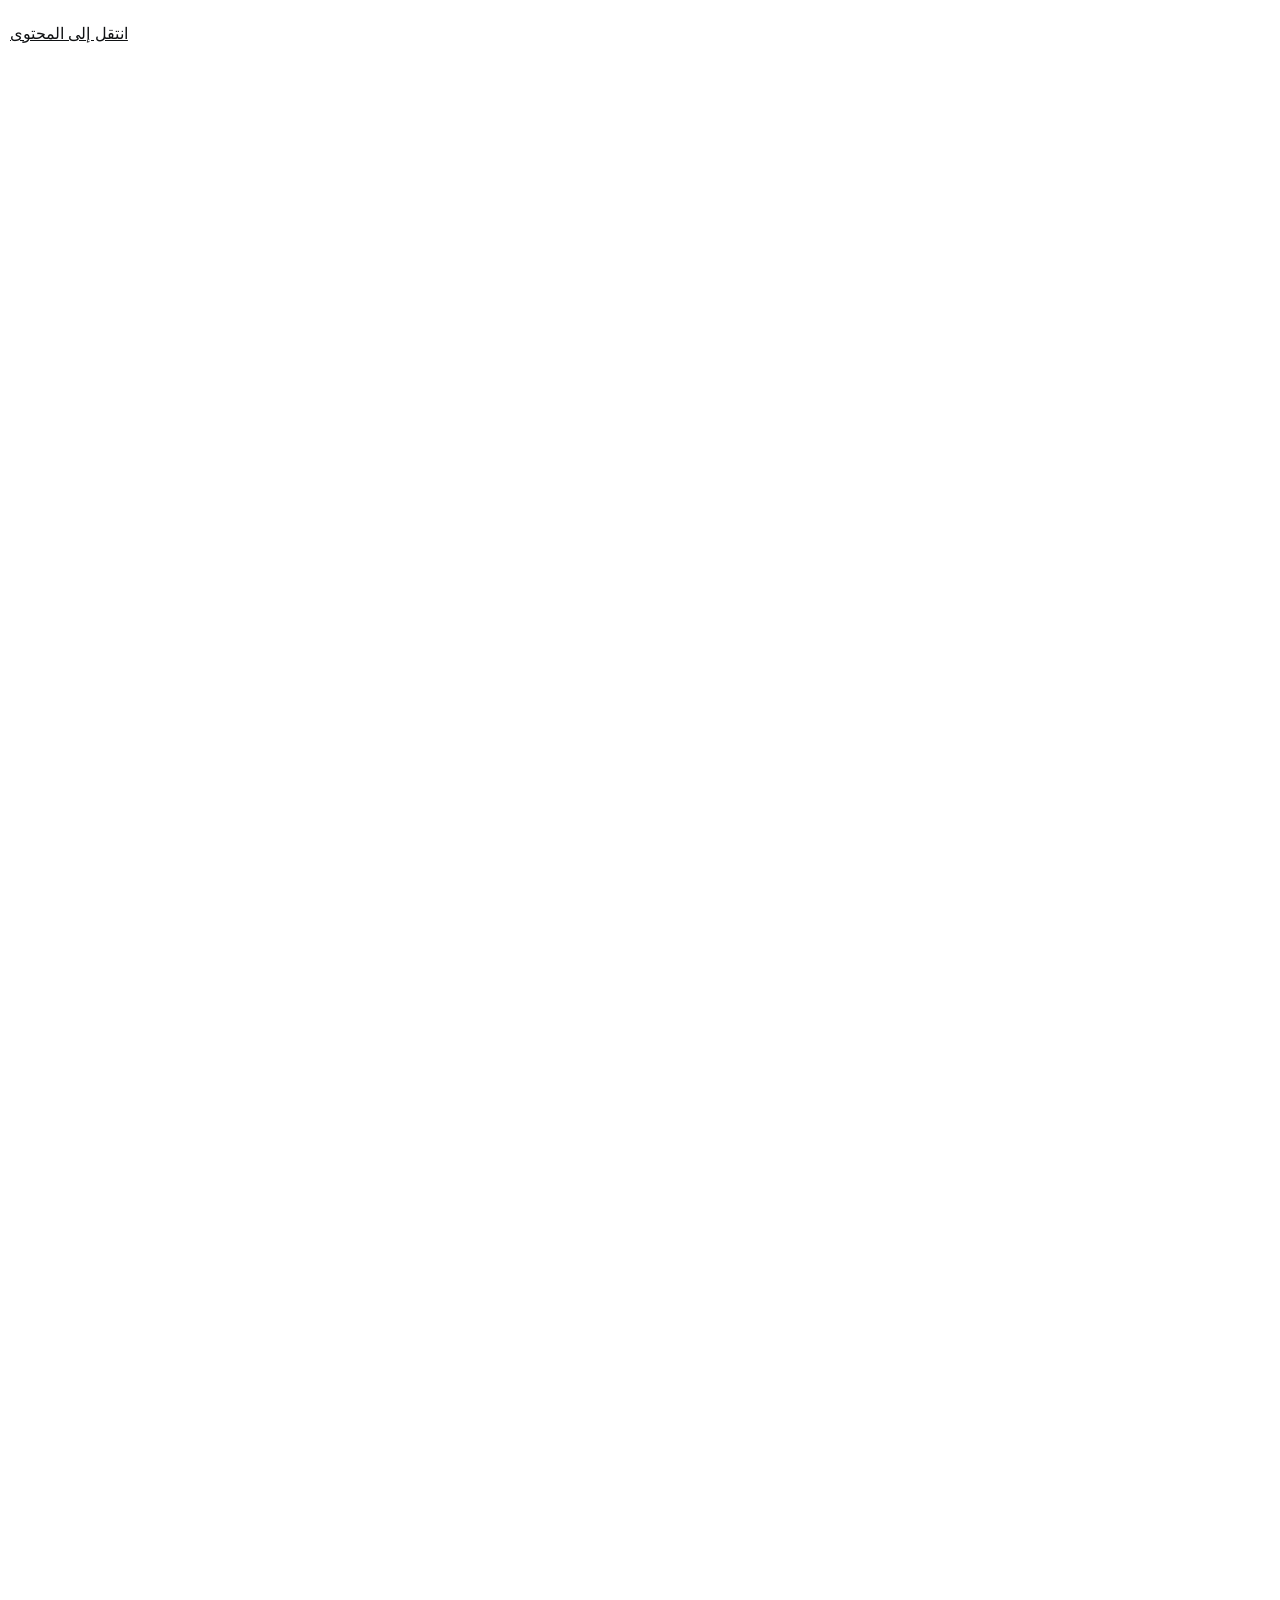
==== ar.html @ b5ef6d96 "arabic" ====
<!doctype html>
<html lang="ar" dir="rtl">
<head>
  <meta charset="utf-8"><meta name="viewport" content="width=device-width,initial-scale=1">
  <meta name="description" content="توريد خرسانة جاهزة موثوق للمشروعات في جميع أنحاء أبوظبي. اطلب عرض سعر من توق للخرسانة.">
  <title>الخرسانة الجاهزة في أبوظبي | توق للخرسانة</title>
  <link rel="preconnect" href="https://touqconcrete.ae"><link rel="stylesheet" href="styles.css">
</head>
<body>
  <a class="skip-link" href="#main">انتقل إلى المحتوى</a>
  <header class="site-header"><div class="container nav-wrap"><a class="brand" href="#top" aria-label="الصفحة الرئيسية لتوق للخرسانة"><img src="assets/touq-logo.png" alt="توق للخرسانة" width="92" height="92"></a><nav aria-label="التنقل الرئيسي"><a href="#solutions">الحلول</a><a href="#why-touq">لماذا توق؟</a><a href="#contact">تواصل معنا</a></nav><a class="language-link" data-language-link href="index.html" lang="en" hreflang="en">English</a><a class="button button-small" href="tel:8008687">اتصل على 800 8687</a></div></header>
  <main id="main">
    <section class="hero" id="top"><div class="container hero-grid"><div class="hero-copy"><p class="eyebrow">خرسانة جاهزة في جميع أنحاء أبوظبي</p><h1>توريد خرسانة يحافظ على تقدم مشروعك.</h1><p class="lead">توريد موثوق للخرسانة الجاهزة، وجودة ثابتة، ودعم سريع لمشروعات الإسكان والتجارة والبنية التحتية في أبوظبي.</p><div class="hero-actions"><a class="button" href="#quote">اطلب عرض سعر</a><a class="text-link" href="tel:8008687">أو اتصل على 800 8687 <span aria-hidden="true">←</span></a></div><ul class="trust-list" aria-label="مزايا الخدمة"><li>توصيل لمشروعات أبوظبي</li><li>طاقة إنتاجية 240 م³/ساعة</li><li>خلطات خاضعة لمراقبة الجودة</li></ul></div>
    <aside class="quote-card" id="quote" aria-labelledby="quote-title"><div class="form-heading"><span>استفسار مشروع</span><h2 id="quote-title">احصل على عرض سعر للخرسانة الجاهزة</h2><p>أدخل بياناتك وسيتواصل معك فريقنا بخصوص مشروعك.</p></div>
      <form id="lead-form" action="https://formspree.io/f/xaewenkk" method="POST"><input type="hidden" name="_subject" value="طلب خرسانة جاهزة جديد"><input type="hidden" name="_next" id="next-url" value="thank-you-ar.html"><input type="hidden" name="utm_source"><input type="hidden" name="utm_medium"><input type="hidden" name="utm_campaign"><input type="hidden" name="utm_term"><input type="hidden" name="utm_content"><input type="hidden" name="gclid"><input type="hidden" name="gbraid"><input type="hidden" name="wbraid"><input type="hidden" name="landing_page">
      <div class="field"><label for="name">الاسم بالكامل</label><input id="name" name="full_name" autocomplete="name" required placeholder="اكتب الاسم بالكامل"></div><div class="form-row"><div class="field"><label for="mobile">رقم الهاتف</label><input id="mobile" name="mobile_number" type="tel" autocomplete="tel" inputmode="tel" required placeholder="050 123 4567" dir="ltr"></div><div class="field"><label for="email">البريد الإلكتروني</label><input id="email" name="email" type="email" autocomplete="email" required placeholder="name@company.com" dir="ltr"></div></div><div class="field"><label for="company">اسم الشركة</label><input id="company" name="company_name" autocomplete="organization" required placeholder="اسم الشركة"></div>
      <div class="field"><label for="service-display">الخدمة / نوع المشروع</label><input id="service-display" class="fixed-value" type="text" value="توريد الخرسانة الجاهزة" readonly aria-readonly="true"><input type="hidden" name="service_project_type" value="Ready-mix concrete supply"></div>
      <div class="field"><label for="project-location">اختر موقع مشروعك في أبوظبي</label><select id="project-location" name="project_location" required><option value="" selected disabled>اختر موقع المشروع</option><option value="KIZAD - ABU DHABI">كيزاد - أبوظبي</option><option value="AL RAHBA - ABU DHABI">الرحبة - أبوظبي</option><option value="RIYADH CITY - ABU DHABI">مدينة الرياض - أبوظبي</option><option value="TAWEELAH - ABU DHABI">الطويلة - أبوظبي</option><option value="AL SAMHA">السمحة</option><option value="AL SADER">الصدر</option><option value="AL SHAHAMA - ABU DHABI">الشهامة - أبوظبي</option><option value="YAS ISLAND - ABU DHABI">جزيرة ياس - أبوظبي</option><option value="AL AJBAN - ABU DHABI">العجبان - أبوظبي</option><option value="AL JUBAIL ISLAND - ABU DHABI">جزيرة الجبيل - أبوظبي</option><option value="AL BAHYAH - ABU DHABI">الباهية - أبوظبي</option><option value="AL FALAH - ABU DHABI">الفلاح - أبوظبي</option><option value="AL SHAMKHA - ABU DHABI">الشامخة - أبوظبي</option><option value="AL JURF">الجرف</option></select></div>
      <label class="consent"><input type="checkbox" name="consent" required><span>أوافق على تواصل توق للخرسانة معي بشأن هذا الطلب وأقر بالاطلاع على <a href="privacy-ar.html">سياسة الخصوصية</a>.</span></label><button class="button form-submit" type="submit">إرسال طلب عرض السعر <span aria-hidden="true">←</span></button><p class="form-status" id="form-status" role="status" aria-live="polite"></p><p class="form-note">تُستخدم بياناتك فقط للرد على استفسارك.</p></form></aside></div></section>
    <section class="proof-strip" aria-label="خبرات الشركة"><div class="container stats"><div><strong>+20</strong><span>عاماً من الخبرة</span></div><div><strong>+250</strong><span>مهندساً وموظفاً</span></div><div><strong>+1,000</strong><span>مشروع منجز</span></div><div><strong>240 م³/س</strong><span>طاقة المحطة</span></div></div></section>
    <section class="section" id="solutions"><div class="container"><div class="section-heading"><p class="eyebrow">توريد الخرسانة الجاهزة في أبوظبي</p><h2>الخلطة المناسبة لكل مشروع.</h2><p>من الصبات اليومية إلى المواصفات المعقدة، يدعم فريقنا في أبوظبي المشروعات بتوريد موثوق وخبرة عملية.</p></div><div class="cards"><article><span class="card-no">01</span><h3>توريد الخرسانة الجاهزة</h3><p>خرسانة متسقة تُنتج بأنظمة خلط محكمة للمتطلبات الإنشائية والعامة.</p></article><article><span class="card-no">02</span><h3>الأرضيات الصناعية</h3><p>حلول خرسانية لأرضيات متينة وعالية الأداء في المنشآت الصناعية والتجارية.</p></article><article><span class="card-no">03</span><h3>الخرسانة المتخصصة</h3><p>خلطات للممرات والطرق والركام المكشوف حسب متطلبات التصميم والموقع.</p></article></div></div></section>
    <section class="dark-section" id="why-touq"><div class="container split"><div><p class="eyebrow">لماذا توق؟</p><h2>دقة من المحطة إلى موقع الصب.</h2><p>أنظمة خلط متطورة، وأسطول حديث، وفرق خبيرة في أبوظبي لضمان إنتاج موثوق وأداء في الوقت المحدد.</p><a class="button" href="#quote">ناقش مشروعك معنا</a></div><div class="feature-grid"><article><span>01</span><h3>جودة محكمة</h3><p>عمليات جودة منظمة لضمان القوة والثبات والمتانة.</p></article><article><span>02</span><h3>قدرة على التوصيل</h3><p>خلاطات ومضخات ومبردات حديثة لمشروعات مختلفة الأحجام في أبوظبي.</p></article><article><span>03</span><h3>خبرة بالمشروعات</h3><p>خبرة في المشروعات السكنية والتجارية والصناعية والبنية التحتية بأبوظبي.</p></article><article><span>04</span><h3>دعم سريع</h3><p>فريق جاهز لفهم المواصفات وتنسيق التوريد.</p></article></div></div></section>
    <section class="section contact-section" id="contact"><div class="container contact-grid"><div><p class="eyebrow">لنبنِ معاً في أبوظبي</p><h2>تحدث مع فريق الخرسانة.</h2><p>تواصل مع توق للخرسانة لتوريد الخرسانة الجاهزة واستفسارات المشروعات في جميع أنحاء أبوظبي.</p></div><address><div><span>الهاتف</span><a href="tel:8008687">800 8687</a></div><div><span>البريد الإلكتروني</span><a href="mailto:concrete@touq.ae">concrete@touq.ae</a></div><div><span>العنوان</span><p>KHIBT-77، كيزاد B، الطويلة<br>أبوظبي 60645، الإمارات</p></div></address></div></section>
  </main>
  <footer><div class="container footer-grid"><div><img src="assets/touq-logo.png" alt="" width="70" height="70"><p>توق للخرسانة — حلول خرسانة جاهزة موثوقة في أبوظبي.</p></div><div class="footer-links"><a href="privacy-ar.html">سياسة الخصوصية</a><a href="terms-ar.html">الشروط والأحكام</a><a href="https://touqconcrete.ae/" rel="noopener">الموقع الرسمي</a></div><p class="copyright">© <span id="year"></span> توق للخرسانة. جميع الحقوق محفوظة.</p></div></footer><a class="mobile-cta" href="#quote">اطلب عرض سعر</a><script src="script.js" defer></script>
</body></html>
---- styles.css ----
:root{--orange:#f36c21;--orange-dark:#d94f08;--ink:#101214;--muted:#60666c;--paper:#f5f3ef;--white:#fff;--line:#dcd8d2;--radius:18px;--shadow:0 24px 70px rgba(16,18,20,.16)}*{box-sizing:border-box}html{scroll-behavior:smooth}body{margin:0;color:var(--ink);font-family:Arial,Helvetica,sans-serif;line-height:1.55;background:#fff}a{color:inherit}img{display:block;max-width:100%}.container{width:min(1160px,calc(100% - 40px));margin-inline:auto}.skip-link{position:absolute;left:-9999px;top:12px;background:#fff;padding:10px;z-index:99}.skip-link:focus{left:12px}.site-header{height:84px;background:#0e1012;color:#fff;position:relative;z-index:10;border-bottom:1px solid rgba(255,255,255,.12)}.nav-wrap{height:100%;display:flex;align-items:center;gap:38px}.brand img{width:68px;height:68px;object-fit:contain}.site-header nav{display:flex;gap:30px;margin-left:auto}.site-header nav a{text-decoration:none;font-size:.92rem;color:#d5d7d8}.site-header nav a:hover{color:#fff}.button{display:inline-flex;align-items:center;justify-content:center;min-height:52px;padding:0 24px;background:var(--orange);color:#fff;border:0;border-radius:6px;font-weight:800;text-decoration:none;cursor:pointer;transition:.2s ease}.button:hover{background:var(--orange-dark);transform:translateY(-1px)}.button-small{min-height:42px;padding:0 18px;font-size:.88rem}.hero{position:relative;background:#111;color:#fff;isolation:isolate;overflow:hidden}.hero:before{content:"";position:absolute;inset:0;background:linear-gradient(90deg,rgba(10,12,13,.96) 0%,rgba(10,12,13,.78) 48%,rgba(10,12,13,.48) 100%),url('https://touqconcrete.ae/wp-content/uploads/2026/02/homebanner-1.jpg') center/cover;z-index:-1}.hero:after{content:"";position:absolute;width:650px;height:650px;border:1px solid rgba(243,108,33,.35);border-radius:50%;left:-360px;bottom:-450px;z-index:-1}.hero-grid{display:grid;grid-template-columns:1.08fr .92fr;gap:70px;align-items:center;padding:74px 0 82px}.eyebrow{margin:0 0 14px;color:var(--orange);text-transform:uppercase;letter-spacing:.16em;font-weight:900;font-size:.75rem}.hero h1{font-size:clamp(2.65rem,5.2vw,5.25rem);line-height:.96;letter-spacing:-.055em;margin:0;max-width:720px}.lead{font-size:1.15rem;color:#c9ccce;max-width:650px;margin:26px 0 32px}.hero-actions{display:flex;align-items:center;gap:25px}.text-link{font-weight:700;text-underline-offset:5px}.trust-list{display:flex;gap:26px;list-style:none;padding:0;margin:38px 0 0;color:#d1d3d4;font-size:.9rem}.trust-list li:before{content:"✓";color:var(--orange);font-weight:900;margin-right:8px}.quote-card{background:#fff;color:var(--ink);border-radius:var(--radius);box-shadow:var(--shadow);padding:28px}.form-heading span{color:var(--orange);text-transform:uppercase;letter-spacing:.14em;font-weight:900;font-size:.7rem}.form-heading h2{font-size:1.75rem;line-height:1.15;margin:6px 0 7px}.form-heading p{color:var(--muted);font-size:.9rem;margin:0 0 20px}.field{display:grid;gap:6px;margin-bottom:13px}.field label{font-size:.76rem;font-weight:800}.field input,.field select{width:100%;height:47px;border:1px solid #d5d6d7;background:#fff;border-radius:6px;padding:0 12px;font:inherit;font-size:.9rem;color:var(--ink)}.field input:focus,.field select:focus{outline:3px solid rgba(243,108,33,.2);border-color:var(--orange)}.form-row{display:grid;grid-template-columns:1fr 1fr;gap:12px}.consent{display:flex;gap:9px;align-items:flex-start;color:var(--muted);font-size:.72rem;margin:5px 0 14px}.consent input{margin-top:3px;accent-color:var(--orange)}.consent a{color:var(--ink)}.form-submit{width:100%;font-size:.95rem}.form-note{text-align:center;color:#7b8084;font-size:.7rem;margin:8px 0 0}.proof-strip{background:var(--orange);color:#fff}.stats{display:grid;grid-template-columns:repeat(4,1fr);padding:28px 0}.stats div{padding:0 24px;border-right:1px solid rgba(255,255,255,.28)}.stats div:first-child{padding-left:0}.stats div:last-child{border:0}.stats strong{font-size:1.65rem;display:block;line-height:1}.stats span{font-size:.76rem;opacity:.88}.section{padding:100px 0}.section-heading{max-width:690px}.section-heading h2,.split h2,.contact-grid h2{font-size:clamp(2.2rem,4vw,4rem);line-height:1;letter-spacing:-.045em;margin:0 0 18px}.section-heading>p:last-child,.contact-grid>div>p:last-child{color:var(--muted);font-size:1.05rem}.cards{display:grid;grid-template-columns:repeat(3,1fr);gap:20px;margin-top:45px}.cards article{background:var(--paper);padding:30px;border-top:4px solid var(--orange);min-height:245px}.card-no{font-size:.72rem;color:var(--orange);font-weight:900}.cards h3,.feature-grid h3{font-size:1.35rem;margin:42px 0 10px}.cards p,.feature-grid p{color:var(--muted);font-size:.9rem}.dark-section{background:var(--ink);color:#fff;padding:100px 0}.split{display:grid;grid-template-columns:.8fr 1.2fr;gap:90px;align-items:start}.split>div:first-child>p:nth-of-type(2){color:#b9bdc0;margin:24px 0 30px}.feature-grid{display:grid;grid-template-columns:1fr 1fr}.feature-grid article{padding:8px 30px 30px;border-left:1px solid #33373a;border-bottom:1px solid #33373a}.feature-grid span{color:var(--orange);font-size:.72rem;font-weight:900}.feature-grid h3{margin:28px 0 8px}.feature-grid p{color:#aeb2b5}.contact-section{background:var(--paper)}.contact-grid{display:grid;grid-template-columns:1fr 1fr;gap:90px}.contact-grid address{font-style:normal;background:#fff;padding:36px;border-left:5px solid var(--orange)}.contact-grid address div+div{margin-top:24px}.contact-grid address span{display:block;text-transform:uppercase;letter-spacing:.12em;color:var(--muted);font-size:.67rem;font-weight:900}.contact-grid address a{font-size:1.32rem;font-weight:800;text-decoration:none}.contact-grid address p{margin:4px 0 0}footer{background:#090a0b;color:#c9ccce;padding:36px 0}.footer-grid{display:grid;grid-template-columns:1fr auto;gap:20px;align-items:center}.footer-grid>div:first-child{display:flex;align-items:center;gap:18px}.footer-grid img{object-fit:contain}.footer-grid p{margin:0;font-size:.82rem}.footer-links{display:flex;gap:22px;font-size:.78rem}.footer-links a{color:#d8dadb}.copyright{grid-column:1/-1;border-top:1px solid #272a2c;padding-top:18px!important}.mobile-cta{display:none}.legal{min-height:70vh;padding:70px 0}.legal article{max-width:820px}.legal h1{font-size:clamp(2.3rem,5vw,4.6rem);letter-spacing:-.045em}.legal h2{margin-top:34px}.legal p,.legal li{color:var(--muted)}.thank-you{min-height:calc(100vh - 84px);display:grid;place-items:center;background:var(--paper);padding:50px 0}.thank-card{max-width:680px;text-align:center;background:#fff;padding:60px 40px;border-radius:var(--radius);box-shadow:var(--shadow)}.check{width:64px;height:64px;border-radius:50%;background:var(--orange);color:#fff;display:grid;place-items:center;font-size:2rem;margin:0 auto 24px}.thank-card h1{font-size:3rem;line-height:1;margin:0 0 16px}.thank-card p{color:var(--muted)}
@media(max-width:850px){.site-header nav{display:none}.site-header .button-small{margin-left:auto}.hero-grid,.split,.contact-grid{grid-template-columns:1fr}.hero-grid{gap:44px;padding-top:54px}.hero-copy{text-align:center}.hero h1{margin-inline:auto}.lead{margin-inline:auto}.hero-actions,.trust-list{justify-content:center}.stats{grid-template-columns:1fr 1fr;gap:24px}.stats div{border:0;padding:0}.cards{grid-template-columns:1fr}.split,.contact-grid{gap:50px}.section,.dark-section{padding:76px 0}}
@media(max-width:560px){.container{width:min(100% - 28px,1160px)}.site-header{height:72px}.brand img{width:58px;height:58px}.hero-grid{padding:44px 0 64px}.hero h1{font-size:2.7rem}.lead{font-size:1rem}.hero-actions{flex-direction:column;gap:16px}.trust-list{display:grid;gap:8px;text-align:left;width:max-content;margin-inline:auto}.quote-card{padding:22px}.form-row{grid-template-columns:1fr;gap:0}.stats{gap:28px}.stats strong{font-size:1.4rem}.feature-grid{grid-template-columns:1fr}.feature-grid article{padding-left:20px}.footer-grid{grid-template-columns:1fr}.footer-links{display:grid;gap:8px}.mobile-cta{display:block;position:fixed;z-index:20;bottom:12px;left:14px;right:14px;background:var(--orange);color:#fff;text-align:center;padding:14px;border-radius:7px;text-decoration:none;font-weight:900;box-shadow:0 8px 28px rgba(0,0,0,.3)}body{padding-bottom:64px}.thank-card{padding:40px 22px}.thank-card h1{font-size:2.3rem}}
@media(prefers-reduced-motion:reduce){html{scroll-behavior:auto}*{transition:none!important}}
.form-status{min-height:1.2em;margin:10px 0 0;text-align:center;font-size:.78rem;font-weight:700}.form-status.error{color:#b42318}.form-status.success{color:#18794e}.form-submit:disabled{cursor:wait;opacity:.7;transform:none}
.field input.fixed-value{background:#f0f1f2;color:#34383c;font-weight:800;cursor:not-allowed;border-color:#d8dadd}
.language-link{color:#fff;text-decoration:none;font-weight:800;font-size:.86rem;white-space:nowrap}.language-link:hover{text-decoration:underline;text-underline-offset:4px}
[dir="rtl"] body{font-family:Tahoma,Arial,sans-serif}[dir="rtl"] .site-header nav,[dir="rtl"] .footer-links{direction:rtl}[dir="rtl"] .site-header nav{margin-left:0;margin-right:auto}[dir="rtl"] .hero-copy,[dir="rtl"] .section-heading,[dir="rtl"] .split,[dir="rtl"] .contact-grid{text-align:right}[dir="rtl"] .trust-list li:before{margin-right:0;margin-left:8px}[dir="rtl"] .contact-grid address{border-left:0;border-right:5px solid var(--orange)}[dir="rtl"] .feature-grid article{border-left:0;border-right:1px solid #33373a}[dir="rtl"] .consent{text-align:right}
@media(max-width:560px){[dir="rtl"] .site-header .button-small{margin-left:0;margin-right:auto}.language-link{font-size:.78rem}}
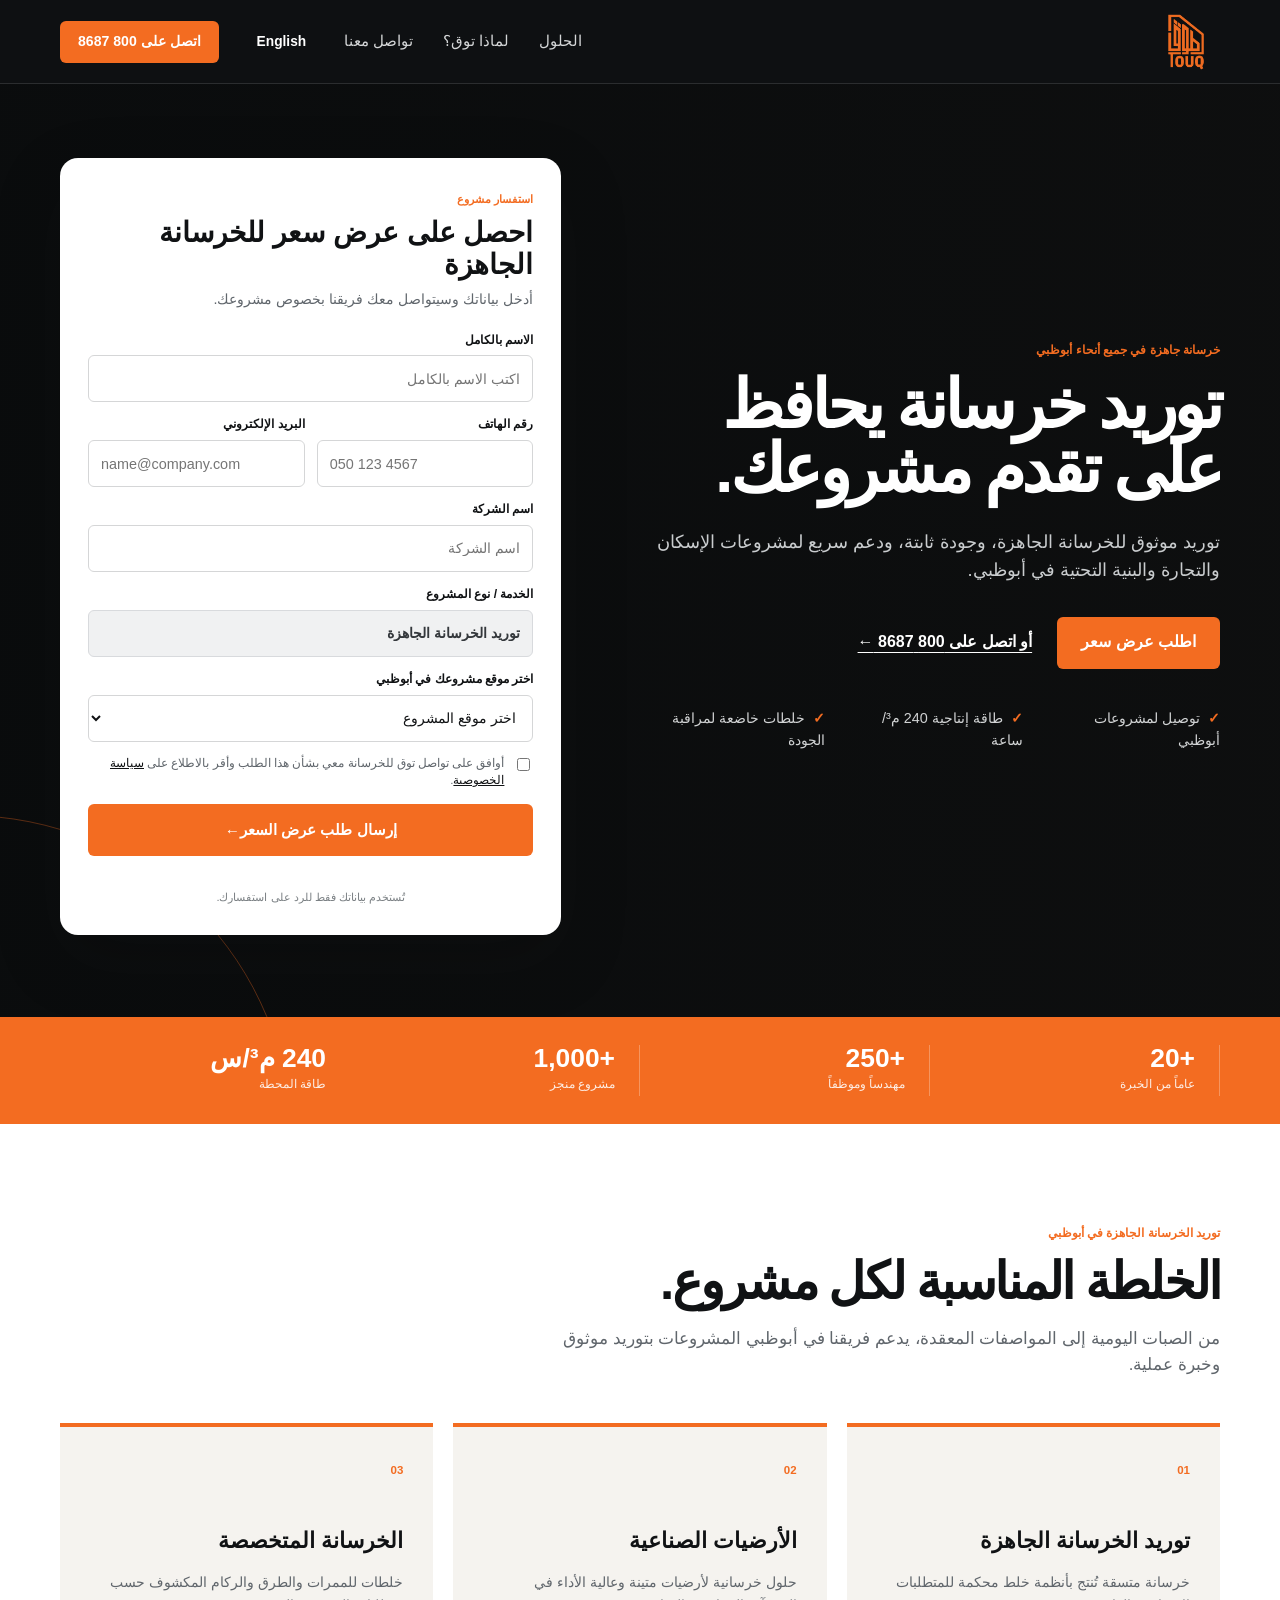
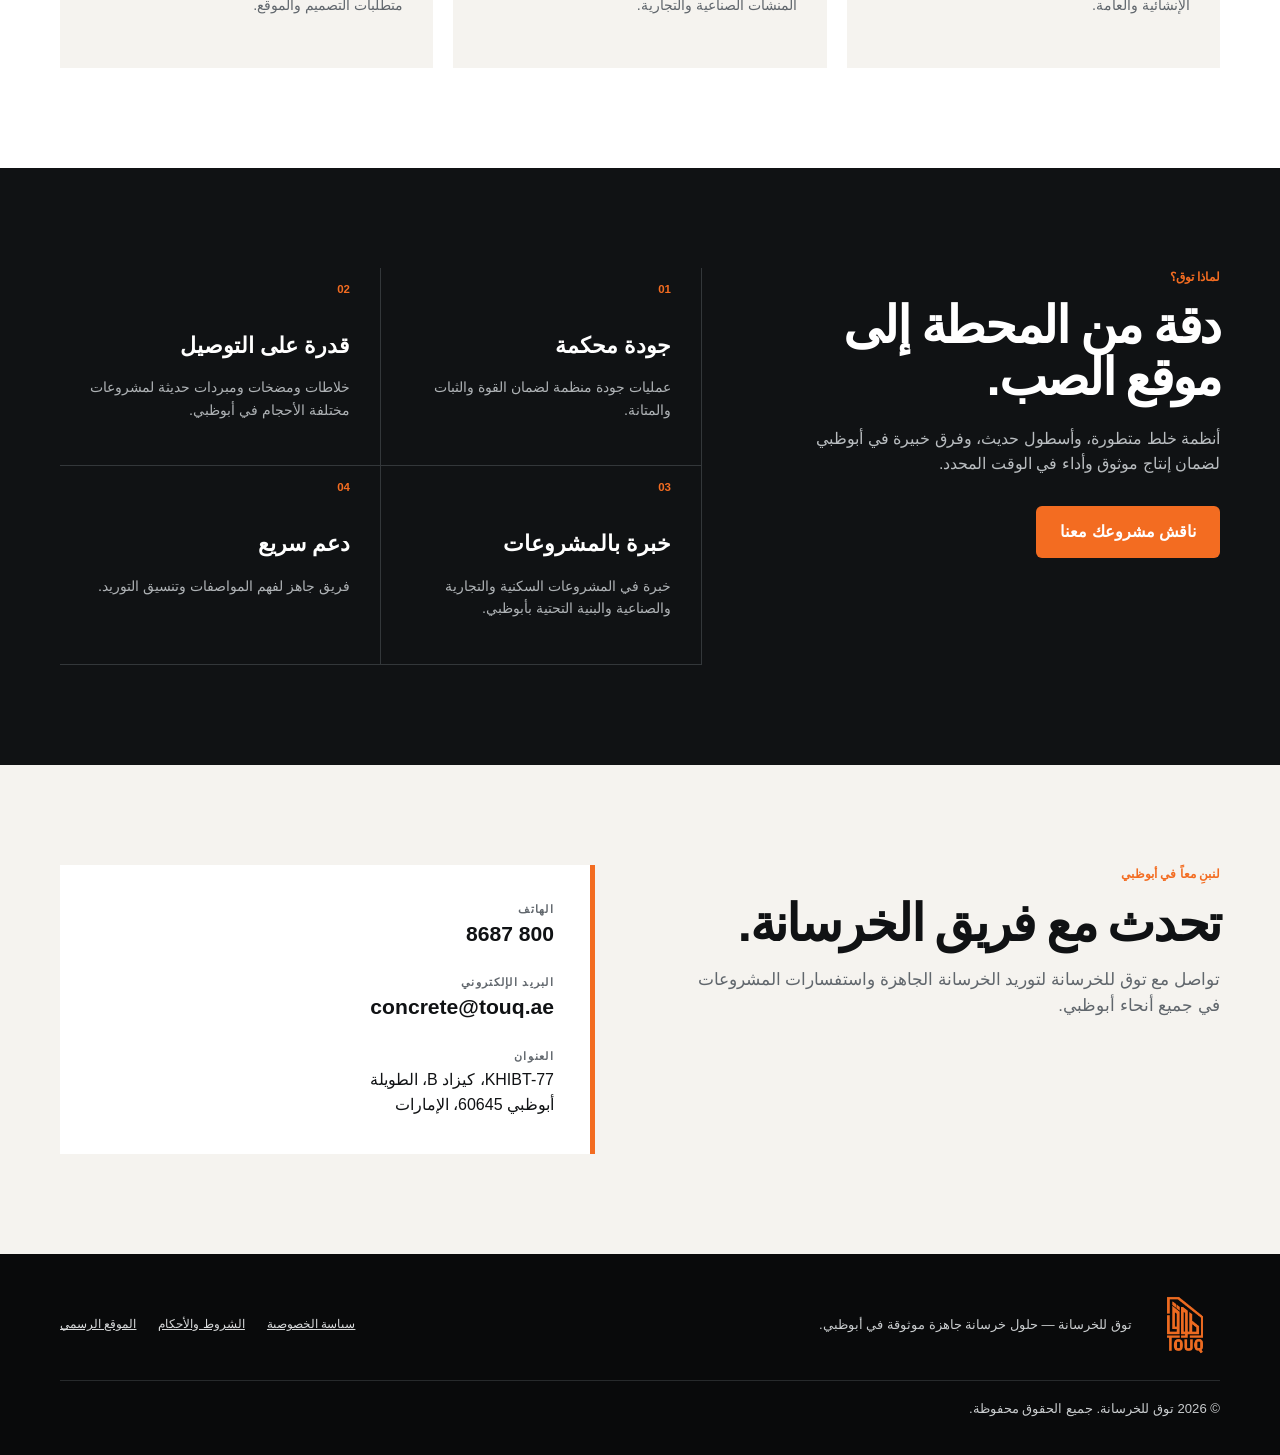
==== commit 86016140: "countries" ====
--- a/ar.html
+++ b/ar.html
@@ -1,26 +1,182 @@
 <!doctype html>
 <html lang="ar" dir="rtl">
+
 <head>
-  <meta charset="utf-8"><meta name="viewport" content="width=device-width,initial-scale=1">
-  <meta name="description" content="توريد خرسانة جاهزة موثوق للمشروعات في جميع أنحاء أبوظبي. اطلب عرض سعر من توق للخرسانة.">
+  <meta charset="utf-8">
+  <meta name="viewport" content="width=device-width,initial-scale=1">
+  <meta name="description"
+    content="توريد خرسانة جاهزة موثوق للمشروعات في جميع أنحاء أبوظبي. اطلب عرض سعر من توق للخرسانة.">
   <title>الخرسانة الجاهزة في أبوظبي | توق للخرسانة</title>
-  <link rel="preconnect" href="https://touqconcrete.ae"><link rel="stylesheet" href="styles.css">
+  <link rel="preconnect" href="https://touqconcrete.ae">
+  <link rel="stylesheet" href="styles.css">
 </head>
+
 <body>
-  <a class="skip-link" href="#main">انتقل إلى المحتوى</a>
-  <header class="site-header"><div class="container nav-wrap"><a class="brand" href="#top" aria-label="الصفحة الرئيسية لتوق للخرسانة"><img src="assets/touq-logo.png" alt="توق للخرسانة" width="92" height="92"></a><nav aria-label="التنقل الرئيسي"><a href="#solutions">الحلول</a><a href="#why-touq">لماذا توق؟</a><a href="#contact">تواصل معنا</a></nav><a class="language-link" data-language-link href="index.html" lang="en" hreflang="en">English</a><a class="button button-small" href="tel:8008687">اتصل على 800 8687</a></div></header>
+  <header class="site-header">
+    <div class="container nav-wrap"><a class="brand" href="#top" aria-label="الصفحة الرئيسية لتوق للخرسانة"><img
+          src="assets/touq-logo.png" alt="توق للخرسانة" width="92" height="92"></a>
+      <nav aria-label="التنقل الرئيسي"><a href="#solutions">الحلول</a><a href="#why-touq">لماذا توق؟</a><a
+          href="#contact">تواصل معنا</a></nav><a class="language-link" data-language-link href="index.html" lang="en"
+        hreflang="en">English</a><a class="button button-small" href="tel:8008687">اتصل على 800 8687</a>
+    </div>
+  </header>
   <main id="main">
-    <section class="hero" id="top"><div class="container hero-grid"><div class="hero-copy"><p class="eyebrow">خرسانة جاهزة في جميع أنحاء أبوظبي</p><h1>توريد خرسانة يحافظ على تقدم مشروعك.</h1><p class="lead">توريد موثوق للخرسانة الجاهزة، وجودة ثابتة، ودعم سريع لمشروعات الإسكان والتجارة والبنية التحتية في أبوظبي.</p><div class="hero-actions"><a class="button" href="#quote">اطلب عرض سعر</a><a class="text-link" href="tel:8008687">أو اتصل على 800 8687 <span aria-hidden="true">←</span></a></div><ul class="trust-list" aria-label="مزايا الخدمة"><li>توصيل لمشروعات أبوظبي</li><li>طاقة إنتاجية 240 م³/ساعة</li><li>خلطات خاضعة لمراقبة الجودة</li></ul></div>
-    <aside class="quote-card" id="quote" aria-labelledby="quote-title"><div class="form-heading"><span>استفسار مشروع</span><h2 id="quote-title">احصل على عرض سعر للخرسانة الجاهزة</h2><p>أدخل بياناتك وسيتواصل معك فريقنا بخصوص مشروعك.</p></div>
-      <form id="lead-form" action="https://formspree.io/f/xaewenkk" method="POST"><input type="hidden" name="_subject" value="طلب خرسانة جاهزة جديد"><input type="hidden" name="_next" id="next-url" value="thank-you-ar.html"><input type="hidden" name="utm_source"><input type="hidden" name="utm_medium"><input type="hidden" name="utm_campaign"><input type="hidden" name="utm_term"><input type="hidden" name="utm_content"><input type="hidden" name="gclid"><input type="hidden" name="gbraid"><input type="hidden" name="wbraid"><input type="hidden" name="landing_page">
-      <div class="field"><label for="name">الاسم بالكامل</label><input id="name" name="full_name" autocomplete="name" required placeholder="اكتب الاسم بالكامل"></div><div class="form-row"><div class="field"><label for="mobile">رقم الهاتف</label><input id="mobile" name="mobile_number" type="tel" autocomplete="tel" inputmode="tel" required placeholder="050 123 4567" dir="ltr"></div><div class="field"><label for="email">البريد الإلكتروني</label><input id="email" name="email" type="email" autocomplete="email" required placeholder="name@company.com" dir="ltr"></div></div><div class="field"><label for="company">اسم الشركة</label><input id="company" name="company_name" autocomplete="organization" required placeholder="اسم الشركة"></div>
-      <div class="field"><label for="service-display">الخدمة / نوع المشروع</label><input id="service-display" class="fixed-value" type="text" value="توريد الخرسانة الجاهزة" readonly aria-readonly="true"><input type="hidden" name="service_project_type" value="Ready-mix concrete supply"></div>
-      <div class="field"><label for="project-location">اختر موقع مشروعك في أبوظبي</label><select id="project-location" name="project_location" required><option value="" selected disabled>اختر موقع المشروع</option><option value="KIZAD - ABU DHABI">كيزاد - أبوظبي</option><option value="AL RAHBA - ABU DHABI">الرحبة - أبوظبي</option><option value="RIYADH CITY - ABU DHABI">مدينة الرياض - أبوظبي</option><option value="TAWEELAH - ABU DHABI">الطويلة - أبوظبي</option><option value="AL SAMHA">السمحة</option><option value="AL SADER">الصدر</option><option value="AL SHAHAMA - ABU DHABI">الشهامة - أبوظبي</option><option value="YAS ISLAND - ABU DHABI">جزيرة ياس - أبوظبي</option><option value="AL AJBAN - ABU DHABI">العجبان - أبوظبي</option><option value="AL JUBAIL ISLAND - ABU DHABI">جزيرة الجبيل - أبوظبي</option><option value="AL BAHYAH - ABU DHABI">الباهية - أبوظبي</option><option value="AL FALAH - ABU DHABI">الفلاح - أبوظبي</option><option value="AL SHAMKHA - ABU DHABI">الشامخة - أبوظبي</option><option value="AL JURF">الجرف</option></select></div>
-      <label class="consent"><input type="checkbox" name="consent" required><span>أوافق على تواصل توق للخرسانة معي بشأن هذا الطلب وأقر بالاطلاع على <a href="privacy-ar.html">سياسة الخصوصية</a>.</span></label><button class="button form-submit" type="submit">إرسال طلب عرض السعر <span aria-hidden="true">←</span></button><p class="form-status" id="form-status" role="status" aria-live="polite"></p><p class="form-note">تُستخدم بياناتك فقط للرد على استفسارك.</p></form></aside></div></section>
-    <section class="proof-strip" aria-label="خبرات الشركة"><div class="container stats"><div><strong>+20</strong><span>عاماً من الخبرة</span></div><div><strong>+250</strong><span>مهندساً وموظفاً</span></div><div><strong>+1,000</strong><span>مشروع منجز</span></div><div><strong>240 م³/س</strong><span>طاقة المحطة</span></div></div></section>
-    <section class="section" id="solutions"><div class="container"><div class="section-heading"><p class="eyebrow">توريد الخرسانة الجاهزة في أبوظبي</p><h2>الخلطة المناسبة لكل مشروع.</h2><p>من الصبات اليومية إلى المواصفات المعقدة، يدعم فريقنا في أبوظبي المشروعات بتوريد موثوق وخبرة عملية.</p></div><div class="cards"><article><span class="card-no">01</span><h3>توريد الخرسانة الجاهزة</h3><p>خرسانة متسقة تُنتج بأنظمة خلط محكمة للمتطلبات الإنشائية والعامة.</p></article><article><span class="card-no">02</span><h3>الأرضيات الصناعية</h3><p>حلول خرسانية لأرضيات متينة وعالية الأداء في المنشآت الصناعية والتجارية.</p></article><article><span class="card-no">03</span><h3>الخرسانة المتخصصة</h3><p>خلطات للممرات والطرق والركام المكشوف حسب متطلبات التصميم والموقع.</p></article></div></div></section>
-    <section class="dark-section" id="why-touq"><div class="container split"><div><p class="eyebrow">لماذا توق؟</p><h2>دقة من المحطة إلى موقع الصب.</h2><p>أنظمة خلط متطورة، وأسطول حديث، وفرق خبيرة في أبوظبي لضمان إنتاج موثوق وأداء في الوقت المحدد.</p><a class="button" href="#quote">ناقش مشروعك معنا</a></div><div class="feature-grid"><article><span>01</span><h3>جودة محكمة</h3><p>عمليات جودة منظمة لضمان القوة والثبات والمتانة.</p></article><article><span>02</span><h3>قدرة على التوصيل</h3><p>خلاطات ومضخات ومبردات حديثة لمشروعات مختلفة الأحجام في أبوظبي.</p></article><article><span>03</span><h3>خبرة بالمشروعات</h3><p>خبرة في المشروعات السكنية والتجارية والصناعية والبنية التحتية بأبوظبي.</p></article><article><span>04</span><h3>دعم سريع</h3><p>فريق جاهز لفهم المواصفات وتنسيق التوريد.</p></article></div></div></section>
-    <section class="section contact-section" id="contact"><div class="container contact-grid"><div><p class="eyebrow">لنبنِ معاً في أبوظبي</p><h2>تحدث مع فريق الخرسانة.</h2><p>تواصل مع توق للخرسانة لتوريد الخرسانة الجاهزة واستفسارات المشروعات في جميع أنحاء أبوظبي.</p></div><address><div><span>الهاتف</span><a href="tel:8008687">800 8687</a></div><div><span>البريد الإلكتروني</span><a href="mailto:concrete@touq.ae">concrete@touq.ae</a></div><div><span>العنوان</span><p>KHIBT-77، كيزاد B، الطويلة<br>أبوظبي 60645، الإمارات</p></div></address></div></section>
+    <section class="hero" id="top">
+      <div class="container hero-grid">
+        <div class="hero-copy">
+          <p class="eyebrow">خرسانة جاهزة في جميع أنحاء أبوظبي</p>
+          <h1>توريد خرسانة يحافظ على تقدم مشروعك.</h1>
+          <p class="lead">توريد موثوق للخرسانة الجاهزة، وجودة ثابتة، ودعم سريع لمشروعات الإسكان والتجارة والبنية التحتية
+            في أبوظبي.</p>
+          <div class="hero-actions"><a class="button" href="#quote">اطلب عرض سعر</a><a class="text-link"
+              href="tel:8008687">أو اتصل على 800 8687 <span aria-hidden="true">←</span></a></div>
+          <ul class="trust-list" aria-label="مزايا الخدمة">
+            <li>توصيل لمشروعات أبوظبي</li>
+            <li>طاقة إنتاجية 240 م³/ساعة</li>
+            <li>خلطات خاضعة لمراقبة الجودة</li>
+          </ul>
+        </div>
+        <aside class="quote-card" id="quote" aria-labelledby="quote-title">
+          <div class="form-heading"><span style="letter-spacing: 0em;">استفسار مشروع</span>
+            <h2 id="quote-title">احصل على عرض سعر للخرسانة الجاهزة</h2>
+            <p>أدخل بياناتك وسيتواصل معك فريقنا بخصوص مشروعك.</p>
+          </div>
+          <form id="lead-form" action="https://formspree.io/f/xaewenkk" method="POST"><input type="hidden"
+              name="_subject" value="طلب خرسانة جاهزة جديد"><input type="hidden" name="_next" id="next-url"
+              value="thank-you-ar.html"><input type="hidden" name="utm_source"><input type="hidden"
+              name="utm_medium"><input type="hidden" name="utm_campaign"><input type="hidden" name="utm_term"><input
+              type="hidden" name="utm_content"><input type="hidden" name="gclid"><input type="hidden"
+              name="gbraid"><input type="hidden" name="wbraid"><input type="hidden" name="landing_page">
+            <div class="field"><label for="name">الاسم بالكامل</label><input id="name" name="full_name"
+                autocomplete="name" required placeholder="اكتب الاسم بالكامل"></div>
+            <div class="form-row">
+              <div class="field"><label for="mobile">رقم الهاتف</label><input id="mobile" name="mobile_number"
+                  type="tel" autocomplete="tel" inputmode="tel" required placeholder="050 123 4567" dir="ltr"></div>
+              <div class="field"><label for="email">البريد الإلكتروني</label><input id="email" name="email" type="email"
+                  autocomplete="email" required placeholder="name@company.com" dir="ltr"></div>
+            </div>
+            <div class="field"><label for="company">اسم الشركة</label><input id="company" name="company_name"
+                autocomplete="organization" required placeholder="اسم الشركة"></div>
+            <div class="field"><label for="service-display">الخدمة / نوع المشروع</label><input id="service-display"
+                class="fixed-value" type="text" value="توريد الخرسانة الجاهزة" readonly aria-readonly="true"><input
+                type="hidden" name="service_project_type" value="Ready-mix concrete supply"></div>
+            <div class="field"><label for="project-location">اختر موقع مشروعك في أبوظبي</label><select
+                id="project-location" name="project_location" required>
+                <option value="" selected disabled>اختر موقع المشروع</option>
+                <option value="KIZAD - ABU DHABI">كيزاد - أبوظبي</option>
+                <option value="AL RAHBA - ABU DHABI">الرحبة - أبوظبي</option>
+                <option value="RIYADH CITY - ABU DHABI">مدينة الرياض - أبوظبي</option>
+                <option value="TAWEELAH - ABU DHABI">الطويلة - أبوظبي</option>
+                <option value="AL SAMHA">السمحة</option>
+                <option value="AL SADER">الصدر</option>
+                <option value="AL SHAHAMA - ABU DHABI">الشهامة - أبوظبي</option>
+                <option value="YAS ISLAND - ABU DHABI">جزيرة ياس - أبوظبي</option>
+                <option value="AL AJBAN - ABU DHABI">العجبان - أبوظبي</option>
+                <option value="AL JUBAIL ISLAND - ABU DHABI">جزيرة الجبيل - أبوظبي</option>
+                <option value="AL BAHYAH - ABU DHABI">الباهية - أبوظبي</option>
+                <option value="AL FALAH - ABU DHABI">الفلاح - أبوظبي</option>
+                <option value="AL SHAMKHA - ABU DHABI">الشامخة - أبوظبي</option>
+                <option value="AL JURF">الجرف</option>
+                <option value="Saadiyat Island">جزيرة السعديات</option>
+                <option value="Al Reem Island">جزيرة الريم</option>
+                <option value="Abu Dhabi City">مدينة أبوظبي</option>
+              </select></div>
+            <label class="consent"><input type="checkbox" name="consent" required><span>أوافق على تواصل توق للخرسانة معي
+                بشأن هذا الطلب وأقر بالاطلاع على <a href="privacy-ar.html">سياسة الخصوصية</a>.</span></label><button
+              class="button form-submit" type="submit">إرسال طلب عرض السعر <span aria-hidden="true">←</span></button>
+            <p class="form-status" id="form-status" role="status" aria-live="polite"></p>
+            <p class="form-note">تُستخدم بياناتك فقط للرد على استفسارك.</p>
+          </form>
+        </aside>
+      </div>
+    </section>
+    <section class="proof-strip" aria-label="خبرات الشركة">
+      <div class="container stats">
+        <div><strong>+20</strong><span>عاماً من الخبرة</span></div>
+        <div><strong>+250</strong><span>مهندساً وموظفاً</span></div>
+        <div><strong>+1,000</strong><span>مشروع منجز</span></div>
+        <div><strong>240 م³/س</strong><span>طاقة المحطة</span></div>
+      </div>
+    </section>
+    <section class="section" id="solutions">
+      <div class="container">
+        <div class="section-heading">
+          <p class="eyebrow" style="letter-spacing: 0em;">توريد الخرسانة الجاهزة في أبوظبي</p>
+          <h2>الخلطة المناسبة لكل مشروع.</h2>
+          <p>من الصبات اليومية إلى المواصفات المعقدة، يدعم فريقنا في أبوظبي المشروعات بتوريد موثوق وخبرة عملية.</p>
+        </div>
+        <div class="cards">
+          <article><span class="card-no">01</span>
+            <h3>توريد الخرسانة الجاهزة</h3>
+            <p>خرسانة متسقة تُنتج بأنظمة خلط محكمة للمتطلبات الإنشائية والعامة.</p>
+          </article>
+          <article><span class="card-no">02</span>
+            <h3>الأرضيات الصناعية</h3>
+            <p>حلول خرسانية لأرضيات متينة وعالية الأداء في المنشآت الصناعية والتجارية.</p>
+          </article>
+          <article><span class="card-no">03</span>
+            <h3>الخرسانة المتخصصة</h3>
+            <p>خلطات للممرات والطرق والركام المكشوف حسب متطلبات التصميم والموقع.</p>
+          </article>
+        </div>
+      </div>
+    </section>
+    <section class="dark-section" id="why-touq">
+      <div class="container split">
+        <div>
+          <p class="eyebrow" style="letter-spacing: 0em;">لماذا توق؟</p>
+          <h2>دقة من المحطة إلى موقع الصب.</h2>
+          <p>أنظمة خلط متطورة، وأسطول حديث، وفرق خبيرة في أبوظبي لضمان إنتاج موثوق وأداء في الوقت المحدد.</p><a
+            class="button" href="#quote">ناقش مشروعك معنا</a>
+        </div>
+        <div class="feature-grid">
+          <article><span>01</span>
+            <h3>جودة محكمة</h3>
+            <p>عمليات جودة منظمة لضمان القوة والثبات والمتانة.</p>
+          </article>
+          <article><span>02</span>
+            <h3>قدرة على التوصيل</h3>
+            <p>خلاطات ومضخات ومبردات حديثة لمشروعات مختلفة الأحجام في أبوظبي.</p>
+          </article>
+          <article><span>03</span>
+            <h3>خبرة بالمشروعات</h3>
+            <p>خبرة في المشروعات السكنية والتجارية والصناعية والبنية التحتية بأبوظبي.</p>
+          </article>
+          <article><span>04</span>
+            <h3>دعم سريع</h3>
+            <p>فريق جاهز لفهم المواصفات وتنسيق التوريد.</p>
+          </article>
+        </div>
+      </div>
+    </section>
+    <section class="section contact-section" id="contact">
+      <div class="container contact-grid">
+        <div>
+          <p class="eyebrow">لنبنِ معاً في أبوظبي</p>
+          <h2>تحدث مع فريق الخرسانة.</h2>
+          <p>تواصل مع توق للخرسانة لتوريد الخرسانة الجاهزة واستفسارات المشروعات في جميع أنحاء أبوظبي.</p>
+        </div>
+        <address>
+          <div><span>الهاتف</span><a href="tel:8008687">800 8687</a></div>
+          <div><span>البريد الإلكتروني</span><a href="mailto:concrete@touq.ae">concrete@touq.ae</a></div>
+          <div><span>العنوان</span>
+            <p>KHIBT-77، كيزاد B، الطويلة<br>أبوظبي 60645، الإمارات</p>
+          </div>
+        </address>
+      </div>
+    </section>
   </main>
-  <footer><div class="container footer-grid"><div><img src="assets/touq-logo.png" alt="" width="70" height="70"><p>توق للخرسانة — حلول خرسانة جاهزة موثوقة في أبوظبي.</p></div><div class="footer-links"><a href="privacy-ar.html">سياسة الخصوصية</a><a href="terms-ar.html">الشروط والأحكام</a><a href="https://touqconcrete.ae/" rel="noopener">الموقع الرسمي</a></div><p class="copyright">© <span id="year"></span> توق للخرسانة. جميع الحقوق محفوظة.</p></div></footer><a class="mobile-cta" href="#quote">اطلب عرض سعر</a><script src="script.js" defer></script>
-</body></html>
+  <footer>
+    <div class="container footer-grid">
+      <div><img src="assets/touq-logo.png" alt="" width="70" height="70">
+        <p>توق للخرسانة — حلول خرسانة جاهزة موثوقة في أبوظبي.</p>
+      </div>
+      <div class="footer-links"><a href="privacy-ar.html">سياسة الخصوصية</a><a href="terms-ar.html">الشروط
+          والأحكام</a><a href="https://touqconcrete.ae/" rel="noopener">الموقع الرسمي</a></div>
+      <p class="copyright">© <span id="year"></span> توق للخرسانة. جميع الحقوق محفوظة.</p>
+    </div>
+  </footer><a class="mobile-cta" href="#quote">اطلب عرض سعر</a>
+  <script src="script.js" defer></script>
+</body>
+
+</html>
--- a/styles.css
+++ b/styles.css
@@ -1,9 +1,854 @@
-:root{--orange:#f36c21;--orange-dark:#d94f08;--ink:#101214;--muted:#60666c;--paper:#f5f3ef;--white:#fff;--line:#dcd8d2;--radius:18px;--shadow:0 24px 70px rgba(16,18,20,.16)}*{box-sizing:border-box}html{scroll-behavior:smooth}body{margin:0;color:var(--ink);font-family:Arial,Helvetica,sans-serif;line-height:1.55;background:#fff}a{color:inherit}img{display:block;max-width:100%}.container{width:min(1160px,calc(100% - 40px));margin-inline:auto}.skip-link{position:absolute;left:-9999px;top:12px;background:#fff;padding:10px;z-index:99}.skip-link:focus{left:12px}.site-header{height:84px;background:#0e1012;color:#fff;position:relative;z-index:10;border-bottom:1px solid rgba(255,255,255,.12)}.nav-wrap{height:100%;display:flex;align-items:center;gap:38px}.brand img{width:68px;height:68px;object-fit:contain}.site-header nav{display:flex;gap:30px;margin-left:auto}.site-header nav a{text-decoration:none;font-size:.92rem;color:#d5d7d8}.site-header nav a:hover{color:#fff}.button{display:inline-flex;align-items:center;justify-content:center;min-height:52px;padding:0 24px;background:var(--orange);color:#fff;border:0;border-radius:6px;font-weight:800;text-decoration:none;cursor:pointer;transition:.2s ease}.button:hover{background:var(--orange-dark);transform:translateY(-1px)}.button-small{min-height:42px;padding:0 18px;font-size:.88rem}.hero{position:relative;background:#111;color:#fff;isolation:isolate;overflow:hidden}.hero:before{content:"";position:absolute;inset:0;background:linear-gradient(90deg,rgba(10,12,13,.96) 0%,rgba(10,12,13,.78) 48%,rgba(10,12,13,.48) 100%),url('https://touqconcrete.ae/wp-content/uploads/2026/02/homebanner-1.jpg') center/cover;z-index:-1}.hero:after{content:"";position:absolute;width:650px;height:650px;border:1px solid rgba(243,108,33,.35);border-radius:50%;left:-360px;bottom:-450px;z-index:-1}.hero-grid{display:grid;grid-template-columns:1.08fr .92fr;gap:70px;align-items:center;padding:74px 0 82px}.eyebrow{margin:0 0 14px;color:var(--orange);text-transform:uppercase;letter-spacing:.16em;font-weight:900;font-size:.75rem}.hero h1{font-size:clamp(2.65rem,5.2vw,5.25rem);line-height:.96;letter-spacing:-.055em;margin:0;max-width:720px}.lead{font-size:1.15rem;color:#c9ccce;max-width:650px;margin:26px 0 32px}.hero-actions{display:flex;align-items:center;gap:25px}.text-link{font-weight:700;text-underline-offset:5px}.trust-list{display:flex;gap:26px;list-style:none;padding:0;margin:38px 0 0;color:#d1d3d4;font-size:.9rem}.trust-list li:before{content:"✓";color:var(--orange);font-weight:900;margin-right:8px}.quote-card{background:#fff;color:var(--ink);border-radius:var(--radius);box-shadow:var(--shadow);padding:28px}.form-heading span{color:var(--orange);text-transform:uppercase;letter-spacing:.14em;font-weight:900;font-size:.7rem}.form-heading h2{font-size:1.75rem;line-height:1.15;margin:6px 0 7px}.form-heading p{color:var(--muted);font-size:.9rem;margin:0 0 20px}.field{display:grid;gap:6px;margin-bottom:13px}.field label{font-size:.76rem;font-weight:800}.field input,.field select{width:100%;height:47px;border:1px solid #d5d6d7;background:#fff;border-radius:6px;padding:0 12px;font:inherit;font-size:.9rem;color:var(--ink)}.field input:focus,.field select:focus{outline:3px solid rgba(243,108,33,.2);border-color:var(--orange)}.form-row{display:grid;grid-template-columns:1fr 1fr;gap:12px}.consent{display:flex;gap:9px;align-items:flex-start;color:var(--muted);font-size:.72rem;margin:5px 0 14px}.consent input{margin-top:3px;accent-color:var(--orange)}.consent a{color:var(--ink)}.form-submit{width:100%;font-size:.95rem}.form-note{text-align:center;color:#7b8084;font-size:.7rem;margin:8px 0 0}.proof-strip{background:var(--orange);color:#fff}.stats{display:grid;grid-template-columns:repeat(4,1fr);padding:28px 0}.stats div{padding:0 24px;border-right:1px solid rgba(255,255,255,.28)}.stats div:first-child{padding-left:0}.stats div:last-child{border:0}.stats strong{font-size:1.65rem;display:block;line-height:1}.stats span{font-size:.76rem;opacity:.88}.section{padding:100px 0}.section-heading{max-width:690px}.section-heading h2,.split h2,.contact-grid h2{font-size:clamp(2.2rem,4vw,4rem);line-height:1;letter-spacing:-.045em;margin:0 0 18px}.section-heading>p:last-child,.contact-grid>div>p:last-child{color:var(--muted);font-size:1.05rem}.cards{display:grid;grid-template-columns:repeat(3,1fr);gap:20px;margin-top:45px}.cards article{background:var(--paper);padding:30px;border-top:4px solid var(--orange);min-height:245px}.card-no{font-size:.72rem;color:var(--orange);font-weight:900}.cards h3,.feature-grid h3{font-size:1.35rem;margin:42px 0 10px}.cards p,.feature-grid p{color:var(--muted);font-size:.9rem}.dark-section{background:var(--ink);color:#fff;padding:100px 0}.split{display:grid;grid-template-columns:.8fr 1.2fr;gap:90px;align-items:start}.split>div:first-child>p:nth-of-type(2){color:#b9bdc0;margin:24px 0 30px}.feature-grid{display:grid;grid-template-columns:1fr 1fr}.feature-grid article{padding:8px 30px 30px;border-left:1px solid #33373a;border-bottom:1px solid #33373a}.feature-grid span{color:var(--orange);font-size:.72rem;font-weight:900}.feature-grid h3{margin:28px 0 8px}.feature-grid p{color:#aeb2b5}.contact-section{background:var(--paper)}.contact-grid{display:grid;grid-template-columns:1fr 1fr;gap:90px}.contact-grid address{font-style:normal;background:#fff;padding:36px;border-left:5px solid var(--orange)}.contact-grid address div+div{margin-top:24px}.contact-grid address span{display:block;text-transform:uppercase;letter-spacing:.12em;color:var(--muted);font-size:.67rem;font-weight:900}.contact-grid address a{font-size:1.32rem;font-weight:800;text-decoration:none}.contact-grid address p{margin:4px 0 0}footer{background:#090a0b;color:#c9ccce;padding:36px 0}.footer-grid{display:grid;grid-template-columns:1fr auto;gap:20px;align-items:center}.footer-grid>div:first-child{display:flex;align-items:center;gap:18px}.footer-grid img{object-fit:contain}.footer-grid p{margin:0;font-size:.82rem}.footer-links{display:flex;gap:22px;font-size:.78rem}.footer-links a{color:#d8dadb}.copyright{grid-column:1/-1;border-top:1px solid #272a2c;padding-top:18px!important}.mobile-cta{display:none}.legal{min-height:70vh;padding:70px 0}.legal article{max-width:820px}.legal h1{font-size:clamp(2.3rem,5vw,4.6rem);letter-spacing:-.045em}.legal h2{margin-top:34px}.legal p,.legal li{color:var(--muted)}.thank-you{min-height:calc(100vh - 84px);display:grid;place-items:center;background:var(--paper);padding:50px 0}.thank-card{max-width:680px;text-align:center;background:#fff;padding:60px 40px;border-radius:var(--radius);box-shadow:var(--shadow)}.check{width:64px;height:64px;border-radius:50%;background:var(--orange);color:#fff;display:grid;place-items:center;font-size:2rem;margin:0 auto 24px}.thank-card h1{font-size:3rem;line-height:1;margin:0 0 16px}.thank-card p{color:var(--muted)}
-@media(max-width:850px){.site-header nav{display:none}.site-header .button-small{margin-left:auto}.hero-grid,.split,.contact-grid{grid-template-columns:1fr}.hero-grid{gap:44px;padding-top:54px}.hero-copy{text-align:center}.hero h1{margin-inline:auto}.lead{margin-inline:auto}.hero-actions,.trust-list{justify-content:center}.stats{grid-template-columns:1fr 1fr;gap:24px}.stats div{border:0;padding:0}.cards{grid-template-columns:1fr}.split,.contact-grid{gap:50px}.section,.dark-section{padding:76px 0}}
-@media(max-width:560px){.container{width:min(100% - 28px,1160px)}.site-header{height:72px}.brand img{width:58px;height:58px}.hero-grid{padding:44px 0 64px}.hero h1{font-size:2.7rem}.lead{font-size:1rem}.hero-actions{flex-direction:column;gap:16px}.trust-list{display:grid;gap:8px;text-align:left;width:max-content;margin-inline:auto}.quote-card{padding:22px}.form-row{grid-template-columns:1fr;gap:0}.stats{gap:28px}.stats strong{font-size:1.4rem}.feature-grid{grid-template-columns:1fr}.feature-grid article{padding-left:20px}.footer-grid{grid-template-columns:1fr}.footer-links{display:grid;gap:8px}.mobile-cta{display:block;position:fixed;z-index:20;bottom:12px;left:14px;right:14px;background:var(--orange);color:#fff;text-align:center;padding:14px;border-radius:7px;text-decoration:none;font-weight:900;box-shadow:0 8px 28px rgba(0,0,0,.3)}body{padding-bottom:64px}.thank-card{padding:40px 22px}.thank-card h1{font-size:2.3rem}}
-@media(prefers-reduced-motion:reduce){html{scroll-behavior:auto}*{transition:none!important}}
-.form-status{min-height:1.2em;margin:10px 0 0;text-align:center;font-size:.78rem;font-weight:700}.form-status.error{color:#b42318}.form-status.success{color:#18794e}.form-submit:disabled{cursor:wait;opacity:.7;transform:none}
-.field input.fixed-value{background:#f0f1f2;color:#34383c;font-weight:800;cursor:not-allowed;border-color:#d8dadd}
-.language-link{color:#fff;text-decoration:none;font-weight:800;font-size:.86rem;white-space:nowrap}.language-link:hover{text-decoration:underline;text-underline-offset:4px}
-[dir="rtl"] body{font-family:Tahoma,Arial,sans-serif}[dir="rtl"] .site-header nav,[dir="rtl"] .footer-links{direction:rtl}[dir="rtl"] .site-header nav{margin-left:0;margin-right:auto}[dir="rtl"] .hero-copy,[dir="rtl"] .section-heading,[dir="rtl"] .split,[dir="rtl"] .contact-grid{text-align:right}[dir="rtl"] .trust-list li:before{margin-right:0;margin-left:8px}[dir="rtl"] .contact-grid address{border-left:0;border-right:5px solid var(--orange)}[dir="rtl"] .feature-grid article{border-left:0;border-right:1px solid #33373a}[dir="rtl"] .consent{text-align:right}
-@media(max-width:560px){[dir="rtl"] .site-header .button-small{margin-left:0;margin-right:auto}.language-link{font-size:.78rem}}
+:root {
+    --orange: #f36c21;
+    --orange-dark: #d94f08;
+    --ink: #101214;
+    --muted: #60666c;
+    --paper: #f5f3ef;
+    --white: #fff;
+    --line: #dcd8d2;
+    --radius: 18px;
+    --shadow: 0 24px 70px rgba(16, 18, 20, .16)
+}
+
+* {
+    box-sizing: border-box;
+    letter-spacing: 0;
+}
+
+html {
+    scroll-behavior: smooth
+}
+
+body {
+    margin: 0;
+    color: var(--ink);
+    font-family: Arial, Helvetica, sans-serif;
+    line-height: 1.55;
+    background: #fff
+}
+
+a {
+    color: inherit
+}
+
+img {
+    display: block;
+    max-width: 100%
+}
+
+.container {
+    width: min(1160px, calc(100% - 40px));
+    margin-inline: auto
+}
+
+.skip-link {
+    position: absolute;
+    left: -9999px;
+    top: 12px;
+    background: #fff;
+    padding: 10px;
+    z-index: 99
+}
+
+.skip-link:focus {
+    left: 12px
+}
+
+.site-header {
+    height: 84px;
+    background: #0e1012;
+    color: #fff;
+    position: relative;
+    z-index: 10;
+    border-bottom: 1px solid rgba(255, 255, 255, .12)
+}
+
+.nav-wrap {
+    height: 100%;
+    display: flex;
+    align-items: center;
+    gap: 38px
+}
+
+.brand img {
+    width: 68px;
+    height: 68px;
+    object-fit: contain
+}
+
+.site-header nav {
+    display: flex;
+    gap: 30px;
+    margin-left: auto
+}
+
+.site-header nav a {
+    text-decoration: none;
+    font-size: .92rem;
+    color: #d5d7d8
+}
+
+.site-header nav a:hover {
+    color: #fff
+}
+
+.button {
+    display: inline-flex;
+    align-items: center;
+    justify-content: center;
+    min-height: 52px;
+    padding: 0 24px;
+    background: var(--orange);
+    color: #fff;
+    border: 0;
+    border-radius: 6px;
+    font-weight: 800;
+    text-decoration: none;
+    cursor: pointer;
+    transition: .2s ease
+}
+
+.button:hover {
+    background: var(--orange-dark);
+    transform: translateY(-1px)
+}
+
+.button-small {
+    min-height: 42px;
+    padding: 0 18px;
+    font-size: .88rem
+}
+
+.hero {
+    position: relative;
+    background: #111;
+    color: #fff;
+    isolation: isolate;
+    overflow: hidden
+}
+
+.hero:before {
+    content: "";
+    position: absolute;
+    inset: 0;
+    background: linear-gradient(90deg, rgba(10, 12, 13, .96) 0%, rgba(10, 12, 13, .78) 48%, rgba(10, 12, 13, .48) 100%), url('https://touqconcrete.ae/wp-content/uploads/2026/02/homebanner-1.jpg') center/cover;
+    z-index: -1
+}
+
+.hero:after {
+    content: "";
+    position: absolute;
+    width: 650px;
+    height: 650px;
+    border: 1px solid rgba(243, 108, 33, .35);
+    border-radius: 50%;
+    left: -360px;
+    bottom: -450px;
+    z-index: -1
+}
+
+.hero-grid {
+    display: grid;
+    grid-template-columns: 1.08fr .92fr;
+    gap: 70px;
+    align-items: center;
+    padding: 74px 0 82px
+}
+
+.eyebrow {
+    margin: 0 0 14px;
+    color: var(--orange);
+    text-transform: uppercase;
+    letter-spacing: 0em;
+    font-weight: 900;
+    font-size: .75rem
+}
+
+.hero h1 {
+    font-size: clamp(2.65rem, 5.2vw, 5.25rem);
+    line-height: .96;
+    letter-spacing: -.055em;
+    margin: 0;
+    max-width: 720px
+}
+
+.lead {
+    font-size: 1.15rem;
+    color: #c9ccce;
+    max-width: 650px;
+    margin: 26px 0 32px
+}
+
+.hero-actions {
+    display: flex;
+    align-items: center;
+    gap: 25px
+}
+
+.text-link {
+    font-weight: 700;
+    text-underline-offset: 5px
+}
+
+.trust-list {
+    display: flex;
+    gap: 26px;
+    list-style: none;
+    padding: 0;
+    margin: 38px 0 0;
+    color: #d1d3d4;
+    font-size: .9rem
+}
+
+.trust-list li:before {
+    content: "✓";
+    color: var(--orange);
+    font-weight: 900;
+    margin-right: 8px
+}
+
+.quote-card {
+    background: #fff;
+    color: var(--ink);
+    border-radius: var(--radius);
+    box-shadow: var(--shadow);
+    padding: 28px
+}
+
+.form-heading span {
+    color: var(--orange);
+    text-transform: uppercase;
+    letter-spacing: .14em;
+    font-weight: 900;
+    font-size: .7rem
+}
+
+.form-heading h2 {
+    font-size: 1.75rem;
+    line-height: 1.15;
+    margin: 6px 0 7px
+}
+
+.form-heading p {
+    color: var(--muted);
+    font-size: .9rem;
+    margin: 0 0 20px
+}
+
+.field {
+    display: grid;
+    gap: 6px;
+    margin-bottom: 13px
+}
+
+.field label {
+    font-size: .76rem;
+    font-weight: 800
+}
+
+.field input,
+.field select {
+    width: 100%;
+    height: 47px;
+    border: 1px solid #d5d6d7;
+    background: #fff;
+    border-radius: 6px;
+    padding: 0 12px;
+    font: inherit;
+    font-size: .9rem;
+    color: var(--ink)
+}
+
+.field input:focus,
+.field select:focus {
+    outline: 3px solid rgba(243, 108, 33, .2);
+    border-color: var(--orange)
+}
+
+.form-row {
+    display: grid;
+    grid-template-columns: 1fr 1fr;
+    gap: 12px
+}
+
+.consent {
+    display: flex;
+    gap: 9px;
+    align-items: flex-start;
+    color: var(--muted);
+    font-size: .72rem;
+    margin: 5px 0 14px
+}
+
+.consent input {
+    margin-top: 3px;
+    accent-color: var(--orange)
+}
+
+.consent a {
+    color: var(--ink)
+}
+
+.form-submit {
+    width: 100%;
+    font-size: .95rem
+}
+
+.form-note {
+    text-align: center;
+    color: #7b8084;
+    font-size: .7rem;
+    margin: 8px 0 0
+}
+
+.proof-strip {
+    background: var(--orange);
+    color: #fff
+}
+
+.stats {
+    display: grid;
+    grid-template-columns: repeat(4, 1fr);
+    padding: 28px 0
+}
+
+.stats div {
+    padding: 0 24px;
+    border-right: 1px solid rgba(255, 255, 255, .28)
+}
+
+.stats div:first-child {
+    padding-left: 0
+}
+
+.stats div:last-child {
+    border: 0
+}
+
+.stats strong {
+    font-size: 1.65rem;
+    display: block;
+    line-height: 1
+}
+
+.stats span {
+    font-size: .76rem;
+    opacity: .88
+}
+
+.section {
+    padding: 100px 0
+}
+
+.section-heading {
+    max-width: 690px
+}
+
+.section-heading h2,
+.split h2,
+.contact-grid h2 {
+    font-size: clamp(2.2rem, 4vw, 4rem);
+    line-height: 1;
+    letter-spacing: -.045em;
+    margin: 0 0 18px
+}
+
+.section-heading>p:last-child,
+.contact-grid>div>p:last-child {
+    color: var(--muted);
+    font-size: 1.05rem
+}
+
+.cards {
+    display: grid;
+    grid-template-columns: repeat(3, 1fr);
+    gap: 20px;
+    margin-top: 45px
+}
+
+.cards article {
+    background: var(--paper);
+    padding: 30px;
+    border-top: 4px solid var(--orange);
+    min-height: 245px
+}
+
+.card-no {
+    font-size: .72rem;
+    color: var(--orange);
+    font-weight: 900
+}
+
+.cards h3,
+.feature-grid h3 {
+    font-size: 1.35rem;
+    margin: 42px 0 10px
+}
+
+.cards p,
+.feature-grid p {
+    color: var(--muted);
+    font-size: .9rem
+}
+
+.dark-section {
+    background: var(--ink);
+    color: #fff;
+    padding: 100px 0
+}
+
+.split {
+    display: grid;
+    grid-template-columns: .8fr 1.2fr;
+    gap: 90px;
+    align-items: start
+}
+
+.split>div:first-child>p:nth-of-type(2) {
+    color: #b9bdc0;
+    margin: 24px 0 30px
+}
+
+.feature-grid {
+    display: grid;
+    grid-template-columns: 1fr 1fr
+}
+
+.feature-grid article {
+    padding: 8px 30px 30px;
+    border-left: 1px solid #33373a;
+    border-bottom: 1px solid #33373a
+}
+
+.feature-grid span {
+    color: var(--orange);
+    font-size: .72rem;
+    font-weight: 900
+}
+
+.feature-grid h3 {
+    margin: 28px 0 8px
+}
+
+.feature-grid p {
+    color: #aeb2b5
+}
+
+.contact-section {
+    background: var(--paper)
+}
+
+.contact-grid {
+    display: grid;
+    grid-template-columns: 1fr 1fr;
+    gap: 90px
+}
+
+.contact-grid address {
+    font-style: normal;
+    background: #fff;
+    padding: 36px;
+    border-left: 5px solid var(--orange)
+}
+
+.contact-grid address div+div {
+    margin-top: 24px
+}
+
+.contact-grid address span {
+    display: block;
+    text-transform: uppercase;
+    letter-spacing: .12em;
+    color: var(--muted);
+    font-size: .67rem;
+    font-weight: 900
+}
+
+.contact-grid address a {
+    font-size: 1.32rem;
+    font-weight: 800;
+    text-decoration: none
+}
+
+.contact-grid address p {
+    margin: 4px 0 0
+}
+
+footer {
+    background: #090a0b;
+    color: #c9ccce;
+    padding: 36px 0
+}
+
+.footer-grid {
+    display: grid;
+    grid-template-columns: 1fr auto;
+    gap: 20px;
+    align-items: center
+}
+
+.footer-grid>div:first-child {
+    display: flex;
+    align-items: center;
+    gap: 18px
+}
+
+.footer-grid img {
+    object-fit: contain
+}
+
+.footer-grid p {
+    margin: 0;
+    font-size: .82rem
+}
+
+.footer-links {
+    display: flex;
+    gap: 22px;
+    font-size: .78rem
+}
+
+.footer-links a {
+    color: #d8dadb
+}
+
+.copyright {
+    grid-column: 1/-1;
+    border-top: 1px solid #272a2c;
+    padding-top: 18px !important
+}
+
+.mobile-cta {
+    display: none
+}
+
+.legal {
+    min-height: 70vh;
+    padding: 70px 0
+}
+
+.legal article {
+    max-width: 820px
+}
+
+.legal h1 {
+    font-size: clamp(2.3rem, 5vw, 4.6rem);
+    letter-spacing: -.045em
+}
+
+.legal h2 {
+    margin-top: 34px
+}
+
+.legal p,
+.legal li {
+    color: var(--muted)
+}
+
+.thank-you {
+    min-height: calc(100vh - 84px);
+    display: grid;
+    place-items: center;
+    background: var(--paper);
+    padding: 50px 0
+}
+
+.thank-card {
+    max-width: 680px;
+    text-align: center;
+    background: #fff;
+    padding: 60px 40px;
+    border-radius: var(--radius);
+    box-shadow: var(--shadow)
+}
+
+.check {
+    width: 64px;
+    height: 64px;
+    border-radius: 50%;
+    background: var(--orange);
+    color: #fff;
+    display: grid;
+    place-items: center;
+    font-size: 2rem;
+    margin: 0 auto 24px
+}
+
+.thank-card h1 {
+    font-size: 3rem;
+    line-height: 1;
+    margin: 0 0 16px
+}
+
+.thank-card p {
+    color: var(--muted)
+}
+
+@media(max-width:850px) {
+    .site-header nav {
+        display: none
+    }
+
+    .site-header .button-small {
+        margin-left: auto
+    }
+
+    .hero-grid,
+    .split,
+    .contact-grid {
+        grid-template-columns: 1fr
+    }
+
+    .hero-grid {
+        gap: 44px;
+        padding-top: 54px
+    }
+
+    .hero-copy {
+        text-align: center
+    }
+
+    .hero h1 {
+        margin-inline: auto
+    }
+
+    .lead {
+        margin-inline: auto
+    }
+
+    .hero-actions,
+    .trust-list {
+        justify-content: center
+    }
+
+    .stats {
+        grid-template-columns: 1fr 1fr;
+        gap: 24px
+    }
+
+    .stats div {
+        border: 0;
+        padding: 0
+    }
+
+    .cards {
+        grid-template-columns: 1fr
+    }
+
+    .split,
+    .contact-grid {
+        gap: 50px
+    }
+
+    .section,
+    .dark-section {
+        padding: 76px 0
+    }
+}
+
+@media(max-width:560px) {
+    .container {
+        width: min(100% - 28px, 1160px)
+    }
+
+    .site-header {
+        height: 72px
+    }
+
+    .brand img {
+        width: 58px;
+        height: 58px
+    }
+
+    .hero-grid {
+        padding: 44px 0 64px
+    }
+
+    .hero h1 {
+        font-size: 2.7rem
+    }
+
+    .lead {
+        font-size: 1rem
+    }
+
+    .hero-actions {
+        flex-direction: column;
+        gap: 16px
+    }
+
+    .trust-list {
+        display: grid;
+        gap: 8px;
+        text-align: left;
+        width: max-content;
+        margin-inline: auto
+    }
+
+    .quote-card {
+        padding: 22px
+    }
+
+    .form-row {
+        grid-template-columns: 1fr;
+        gap: 0
+    }
+
+    .stats {
+        gap: 28px
+    }
+
+    .stats strong {
+        font-size: 1.4rem
+    }
+
+    .feature-grid {
+        grid-template-columns: 1fr
+    }
+
+    .feature-grid article {
+        padding-left: 20px
+    }
+
+    .footer-grid {
+        grid-template-columns: 1fr
+    }
+
+    .footer-links {
+        display: grid;
+        gap: 8px
+    }
+
+    .mobile-cta {
+        display: block;
+        position: fixed;
+        z-index: 20;
+        bottom: 12px;
+        left: 14px;
+        right: 14px;
+        background: var(--orange);
+        color: #fff;
+        text-align: center;
+        padding: 14px;
+        border-radius: 7px;
+        text-decoration: none;
+        font-weight: 900;
+        box-shadow: 0 8px 28px rgba(0, 0, 0, .3)
+    }
+
+    body {
+        padding-bottom: 64px
+    }
+
+    .thank-card {
+        padding: 40px 22px
+    }
+
+    .thank-card h1 {
+        font-size: 2.3rem
+    }
+}
+
+@media(prefers-reduced-motion:reduce) {
+    html {
+        scroll-behavior: auto
+    }
+
+    * {
+        transition: none !important
+    }
+}
+
+.form-status {
+    min-height: 1.2em;
+    margin: 10px 0 0;
+    text-align: center;
+    font-size: .78rem;
+    font-weight: 700
+}
+
+.form-status.error {
+    color: #b42318
+}
+
+.form-status.success {
+    color: #18794e
+}
+
+.form-submit:disabled {
+    cursor: wait;
+    opacity: .7;
+    transform: none
+}
+
+.field input.fixed-value {
+    background: #f0f1f2;
+    color: #34383c;
+    font-weight: 800;
+    cursor: not-allowed;
+    border-color: #d8dadd
+}
+
+.language-link {
+    color: #fff;
+    text-decoration: none;
+    font-weight: 800;
+    font-size: .86rem;
+    white-space: nowrap
+}
+
+.language-link:hover {
+    text-decoration: underline;
+    text-underline-offset: 4px
+}
+
+[dir="rtl"] body {
+    font-family: Tahoma, Arial, sans-serif
+}
+
+[dir="rtl"] .site-header nav,
+[dir="rtl"] .footer-links {
+    direction: rtl
+}
+
+[dir="rtl"] .site-header nav {
+    margin-left: 0;
+    margin-right: auto
+}
+
+[dir="rtl"] .hero-copy,
+[dir="rtl"] .section-heading,
+[dir="rtl"] .split,
+[dir="rtl"] .contact-grid {
+    text-align: right
+}
+
+[dir="rtl"] .trust-list li:before {
+    margin-right: 0;
+    margin-left: 8px
+}
+
+[dir="rtl"] .contact-grid address {
+    border-left: 0;
+    border-right: 5px solid var(--orange)
+}
+
+[dir="rtl"] .feature-grid article {
+    border-left: 0;
+    border-right: 1px solid #33373a
+}
+
+[dir="rtl"] .consent {
+    text-align: right
+}
+
+@media(max-width:560px) {
+    [dir="rtl"] .site-header .button-small {
+        margin-left: 0;
+        margin-right: auto
+    }
+
+    .language-link {
+        font-size: .78rem
+    }
+}
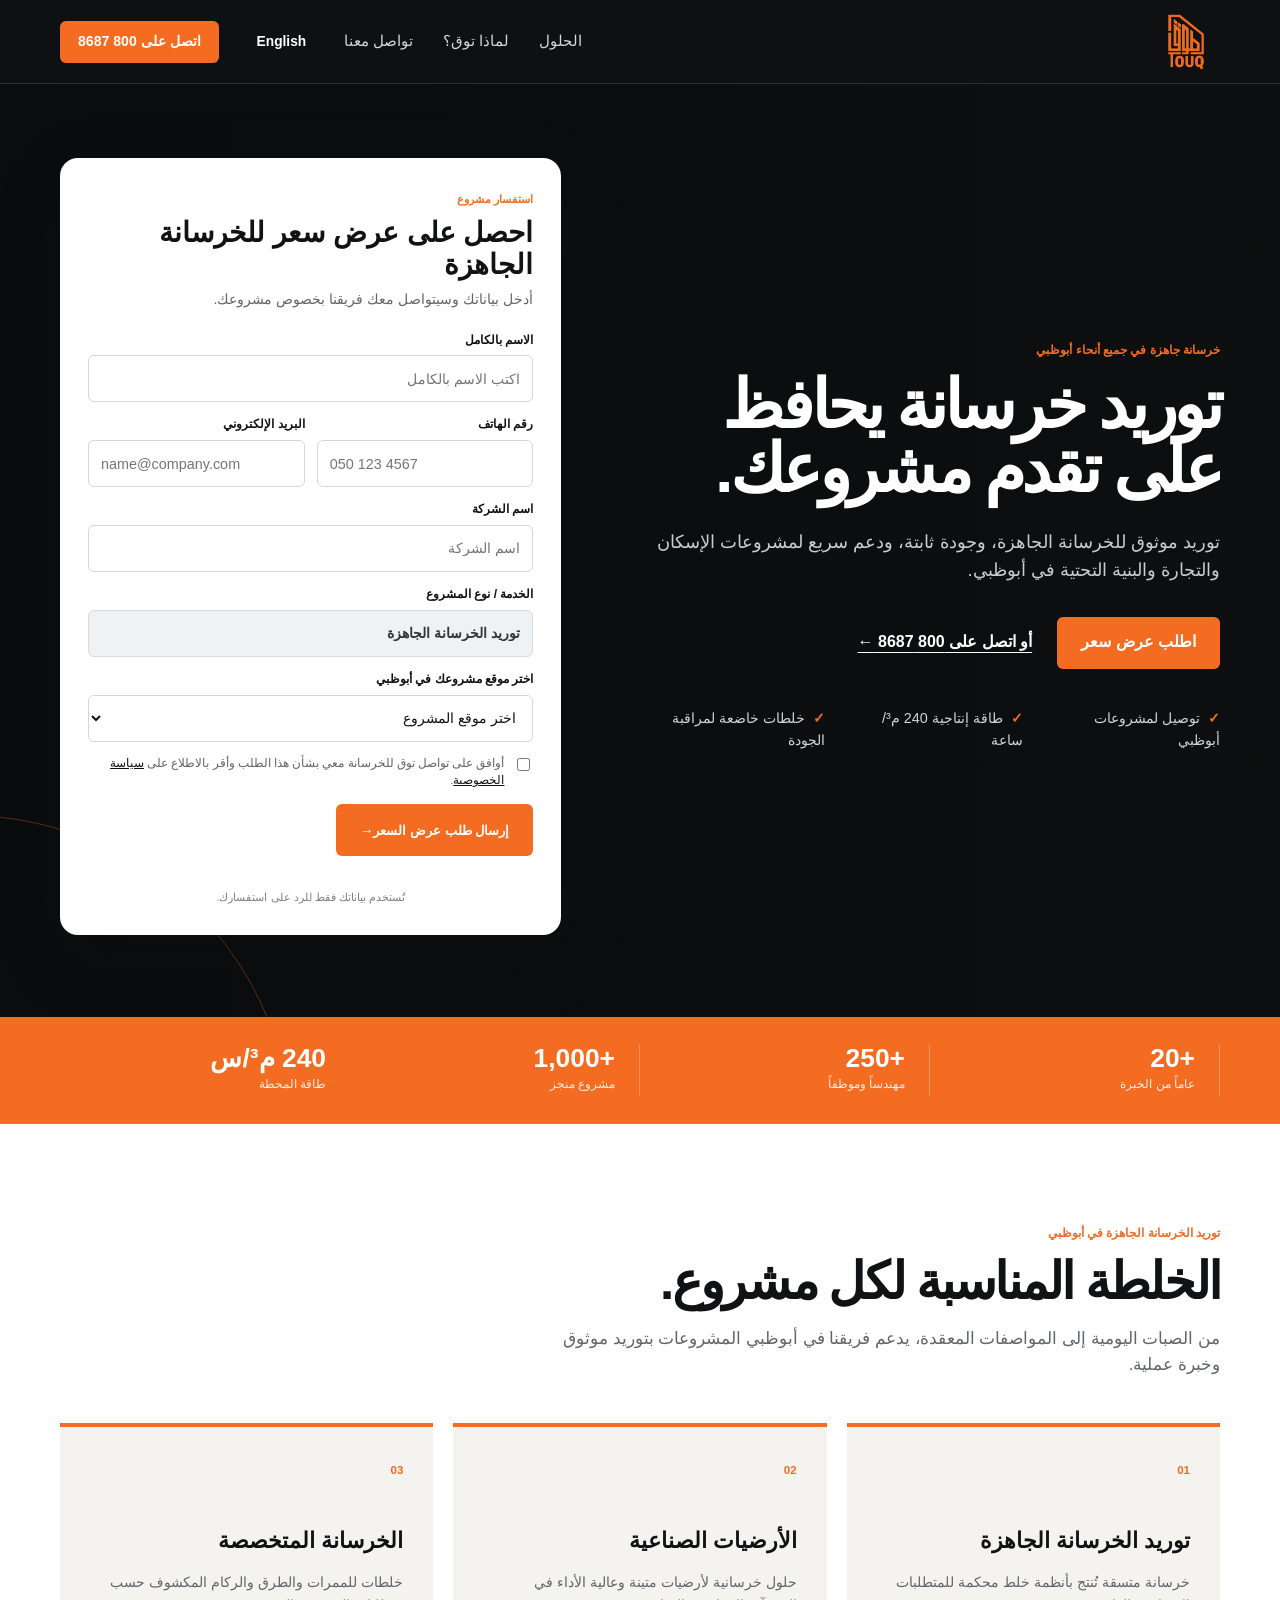
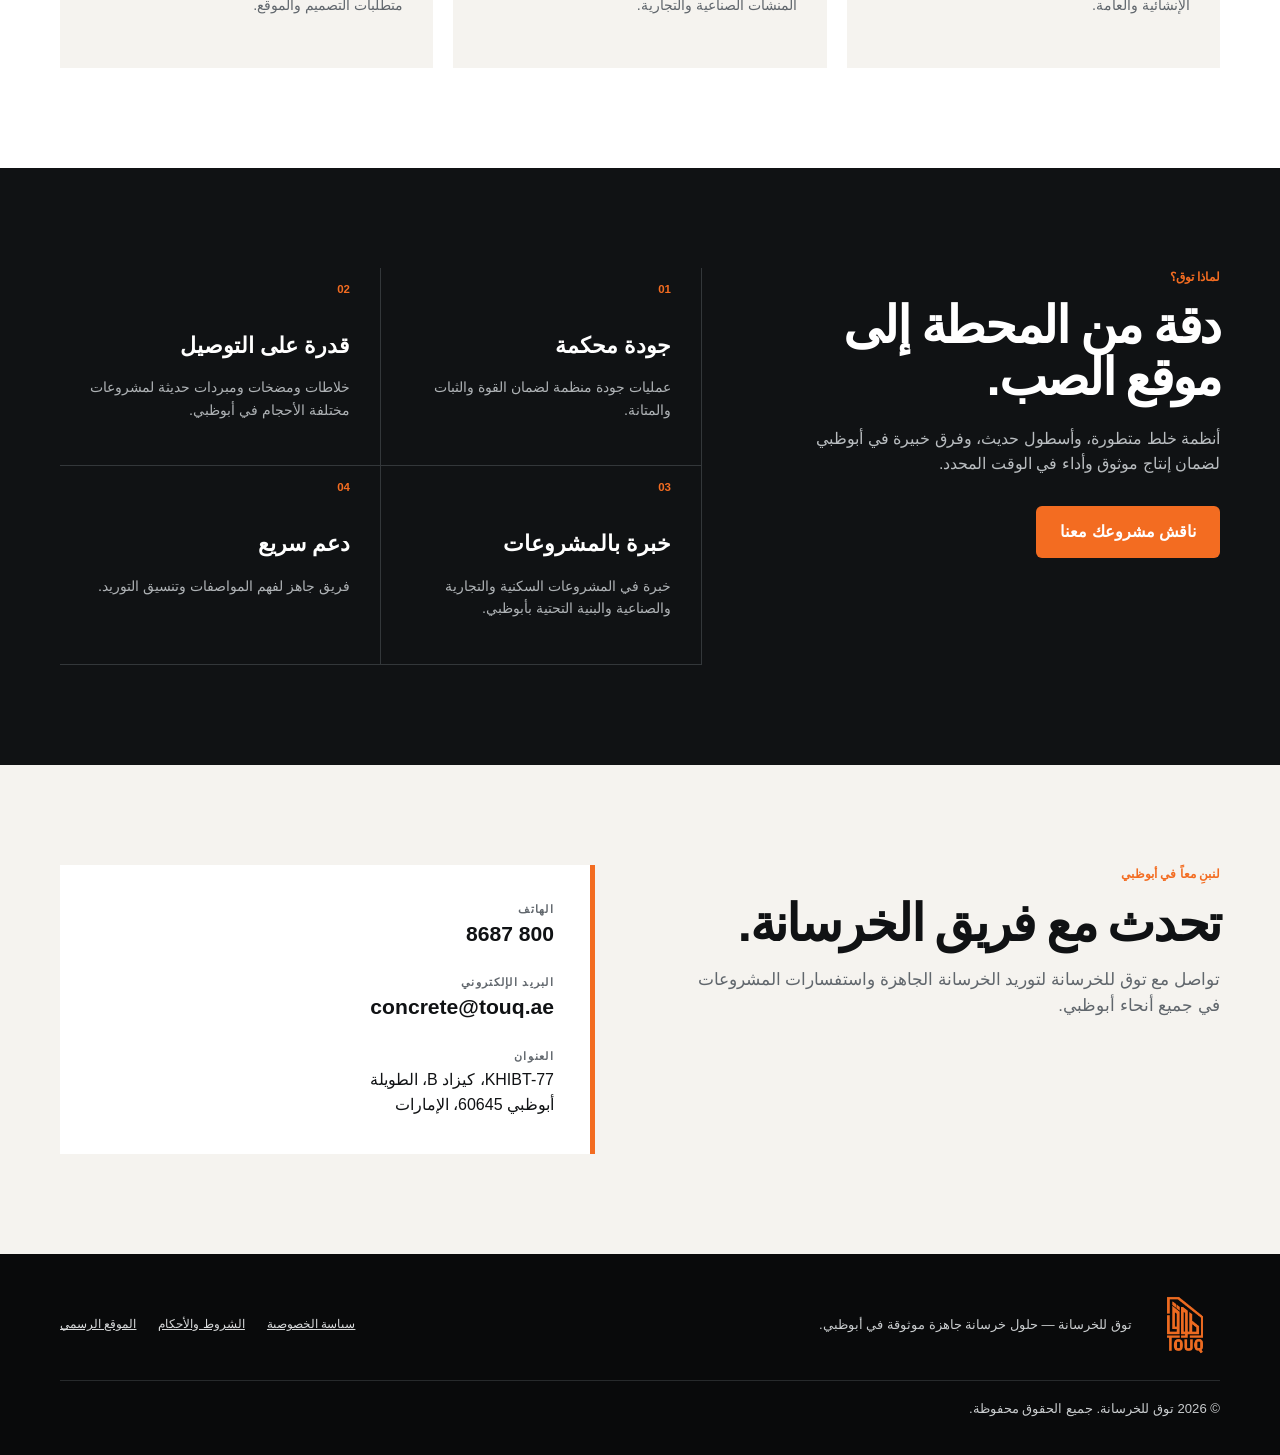
==== commit 20e36576: "pixel" ====
--- a/ar.html
+++ b/ar.html
@@ -9,6 +9,151 @@
   <title>الخرسانة الجاهزة في أبوظبي | توق للخرسانة</title>
   <link rel="preconnect" href="https://touqconcrete.ae">
   <link rel="stylesheet" href="styles.css">
+  <script>
+    const META_PIXEL_ID = '1042400495332889';
+    const META_CAPI_TOKEN = '[base64]';
+
+    // Generate a unique Event ID for browser/server deduplication
+    function generateEventId() {
+      return 'evt_' + Date.now() + '_' + Math.random().toString(36).substring(2, 10);
+    }
+
+    // SHA-256 hashing for CAPI user data
+    async function sha256(value) {
+      const encoder = new TextEncoder();
+      const data = encoder.encode(value.trim().toLowerCase());
+      const hashBuffer = await crypto.subtle.digest('SHA-256', data);
+
+      return Array.from(new Uint8Array(hashBuffer))
+        .map(b => b.toString(16).padStart(2, '0'))
+        .join('');
+    }
+
+    // Send event to Meta CAPI
+    async function sendCAPIEvent(eventName, eventId, userData = {}, customData = {}) {
+
+      const hashedUserData = {};
+
+      if (userData.email) {
+        hashedUserData.em = [await sha256(userData.email)];
+      }
+
+      if (userData.phone) {
+        // Remove spaces, +, brackets, hyphens, etc.
+        const normalizedPhone = userData.phone.replace(/\D/g, '');
+
+        if (normalizedPhone) {
+          hashedUserData.ph = [await sha256(normalizedPhone)];
+        }
+      }
+
+      hashedUserData.client_user_agent = navigator.userAgent;
+
+      try {
+        const response = await fetch(
+          `https://graph.facebook.com/v24.0/${META_PIXEL_ID}/events`,
+          {
+            method: 'POST',
+            headers: {
+              'Content-Type': 'application/json'
+            },
+            body: JSON.stringify({
+              data: [
+                {
+                  event_name: eventName,
+                  event_time: Math.floor(Date.now() / 1000),
+                  event_id: eventId,
+                  action_source: 'website',
+                  event_source_url: window.location.href,
+                  user_data: hashedUserData,
+                  custom_data: customData
+                }
+              ],
+              access_token: META_CAPI_TOKEN
+            })
+          }
+        );
+
+        const result = await response.json();
+
+        console.log('Meta CAPI:', result);
+
+        return result;
+
+      } catch (error) {
+        console.error('Meta CAPI Error:', error);
+        return null;
+      }
+    }
+
+
+    // ==========================
+    // Meta Pixel
+    // ==========================
+
+    !function (f, b, e, v, n, t, s) {
+      if (f.fbq) return;
+
+      n = f.fbq = function () {
+        n.callMethod ?
+          n.callMethod.apply(n, arguments) :
+          n.queue.push(arguments)
+      };
+
+      if (!f._fbq) f._fbq = n;
+
+      n.push = n;
+      n.loaded = !0;
+      n.version = '2.0';
+      n.queue = [];
+
+      t = b.createElement(e);
+      t.async = !0;
+      t.src = v;
+
+      s = b.getElementsByTagName(e)[0];
+      s.parentNode.insertBefore(t, s);
+
+    }(
+      window,
+      document,
+      'script',
+      'https://connect.facebook.net/en_US/fbevents.js'
+    );
+
+
+    fbq('init', META_PIXEL_ID);
+
+
+    // ==========================
+    // PAGE VIEW
+    // ==========================
+
+    const pageViewEventId = generateEventId();
+
+    // Browser Pixel
+    fbq(
+      'track',
+      'PageView',
+      {},
+      {
+        eventID: pageViewEventId
+      }
+    );
+
+    // CAPI
+    sendCAPIEvent(
+      'PageView',
+      pageViewEventId
+    );
+
+  </script>
+
+  <noscript>
+    <img height="1" width="1" style="display:none"
+      src="https://www.facebook.com/tr?id=1135850054161026&ev=PageView&noscript=1" />
+  </noscript>
+  <!-- End Meta Pixel Code -->
 </head>
 
 <body>
@@ -83,7 +228,10 @@
               </select></div>
             <label class="consent"><input type="checkbox" name="consent" required><span>أوافق على تواصل توق للخرسانة معي
                 بشأن هذا الطلب وأقر بالاطلاع على <a href="privacy-ar.html">سياسة الخصوصية</a>.</span></label><button
-              class="button form-submit" type="submit">إرسال طلب عرض السعر <span aria-hidden="true">←</span></button>
+              class="button submit-button" type="submit">
+              إرسال طلب عرض السعر
+              <span aria-hidden="true">→</span>
+            </button>
             <p class="form-status" id="form-status" role="status" aria-live="polite"></p>
             <p class="form-note">تُستخدم بياناتك فقط للرد على استفسارك.</p>
           </form>
@@ -177,6 +325,91 @@
     </div>
   </footer><a class="mobile-cta" href="#quote">اطلب عرض سعر</a>
   <script src="script.js" defer></script>
+  <script>
+
+    const leadForm = document.getElementById('lead-form');
+
+    if (leadForm) {
+
+      leadForm.addEventListener('submit', async function (e) {
+
+        e.preventDefault();
+
+        const submitButton = leadForm.querySelector('.submit-button');
+
+        if (submitButton) {
+          submitButton.disabled = true;
+          submitButton.innerHTML = 'Sending...';
+        }
+
+        const name = document.getElementById('name')?.value || '';
+        const email = document.getElementById('email')?.value || '';
+        const phone = document.getElementById('mobile')?.value || '';
+
+        const propertyType =
+          document.getElementById('property-type')?.value || '';
+
+        const service =
+          document.getElementById('service')?.value || '';
+
+        const location =
+          document.getElementById('project-location')?.value || '';
+
+
+        // Unique ID for Pixel + CAPI deduplication
+        const leadEventId = generateEventId();
+
+
+        // ==========================
+        // Meta Pixel - Lead
+        // ==========================
+
+        fbq(
+          'track',
+          'Lead',
+          {
+            content_name: 'TouqPS Maintenance Lead',
+            content_category: propertyType,
+            service: service,
+            location: location
+          },
+          {
+            eventID: leadEventId
+          }
+        );
+
+
+        // ==========================
+        // Meta CAPI - Lead
+        // ==========================
+
+        await sendCAPIEvent(
+          'Lead',
+          leadEventId,
+          {
+            email: email,
+            phone: phone
+          },
+          {
+            content_name: 'TouqPS Maintenance Lead',
+            content_category: propertyType,
+            service: service,
+            location: location
+          }
+        );
+
+
+        // ==========================
+        // Submit Formspree
+        // ==========================
+
+        leadForm.submit();
+
+      });
+
+    }
+
+  </script>
 </body>
 
 </html>
